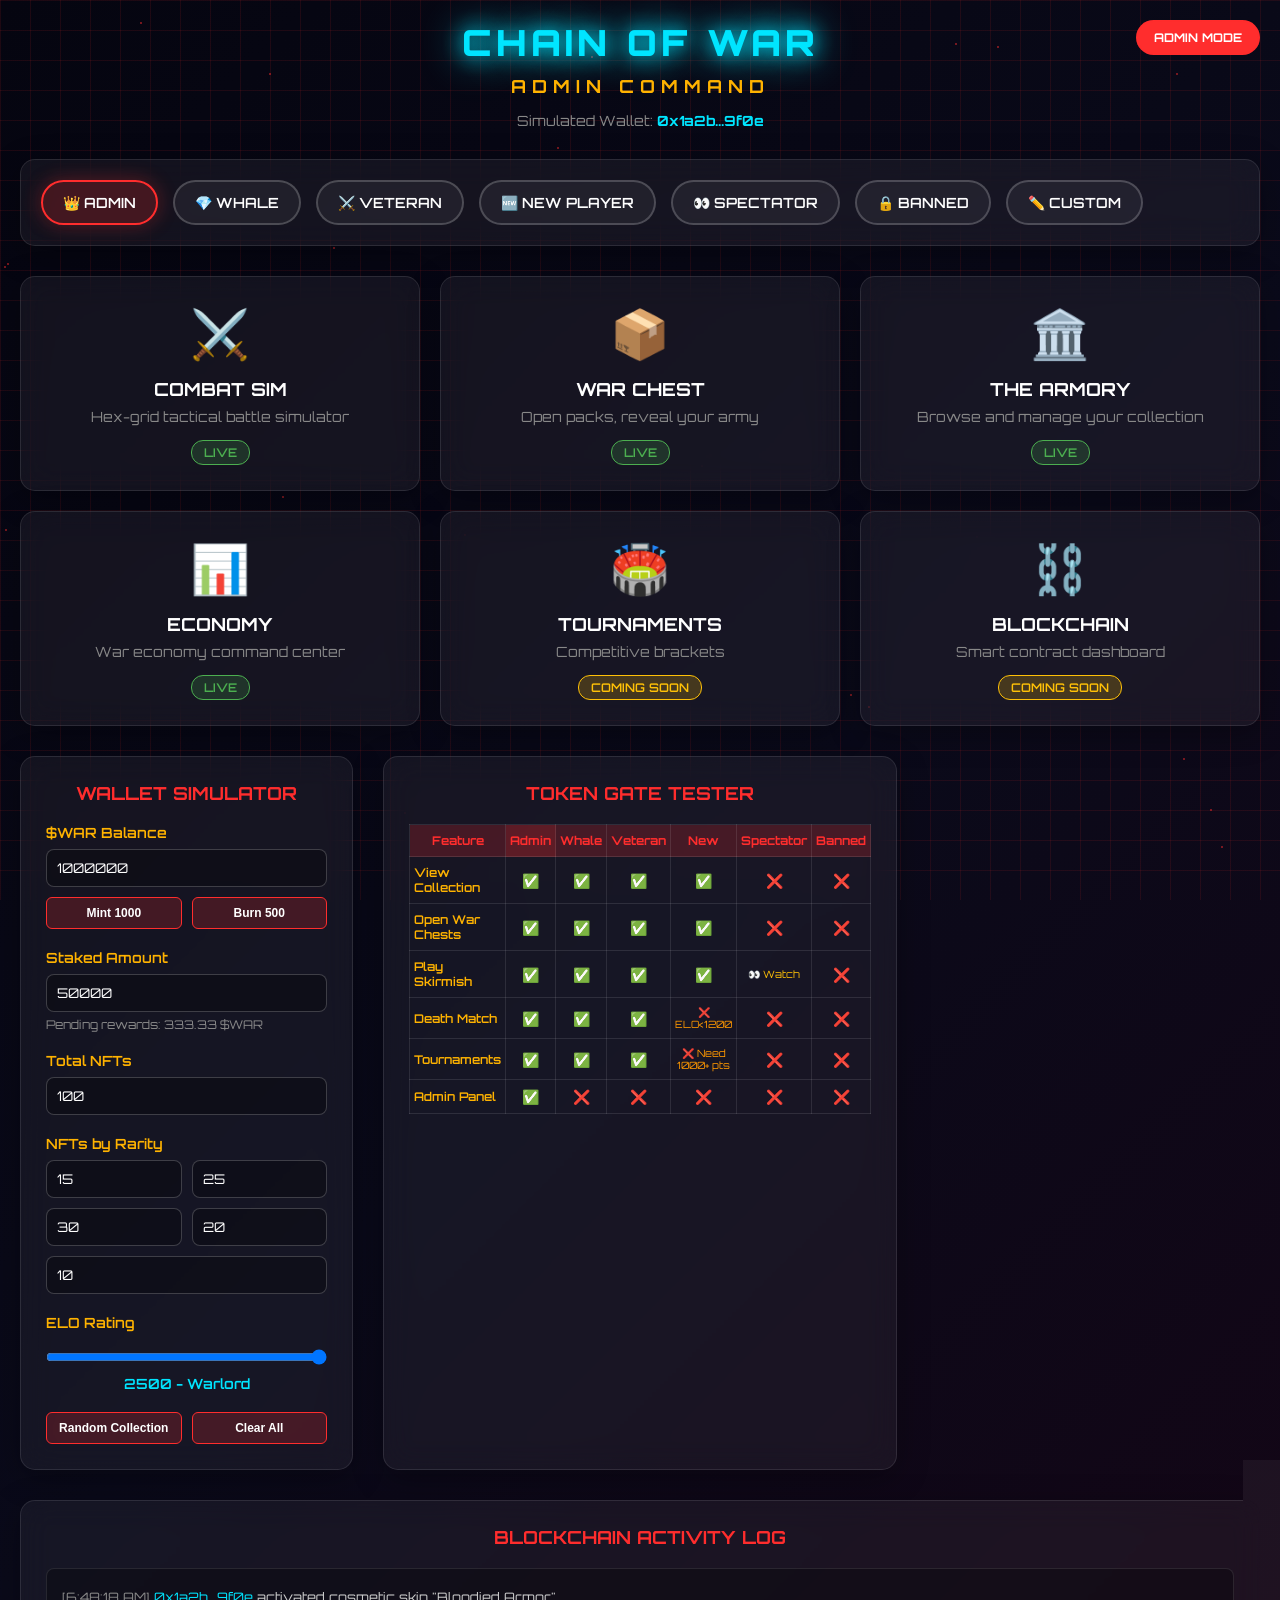
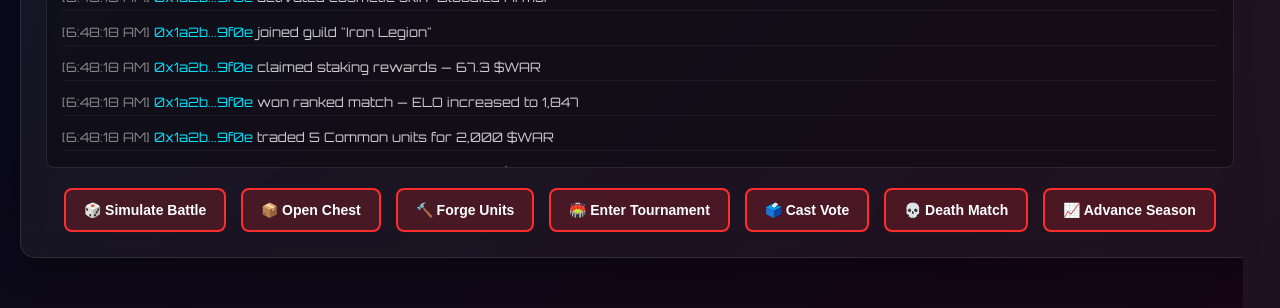
==== admin.html @ 8fb70797 "v0.1: 6 prototypes, 25 assets, full design bible" ====
<!DOCTYPE html>
<html lang="en">
<head>
    <meta charset="UTF-8">
    <meta name="viewport" content="width=device-width, initial-scale=1.0">
    <title>Chain of War - Admin Command</title>
    <style>
        @import url('https://fonts.googleapis.com/css2?family=Orbitron:wght@400;700;900&display=swap');
        
        * {
            margin: 0;
            padding: 0;
            box-sizing: border-box;
        }

        body {
    background: #050510 url('assets/bg-command-center.png') center/cover fixed;
            font-family: 'Orbitron', monospace;
            background: linear-gradient(135deg, #050510 0%, #0a0a1a 50%, #150515 100%);
            color: #fff;
            min-height: 100vh;
            overflow-x: hidden;
            position: relative;
        }

        /* Grid overlay */
        body::before {
            content: '';
            position: fixed;
            top: 0;
            left: 0;
            width: 100vw;
            height: 100vh;
            background-image: 
                linear-gradient(rgba(255, 45, 45, 0.1) 1px, transparent 1px),
                linear-gradient(90deg, rgba(255, 45, 45, 0.1) 1px, transparent 1px);
            background-size: 30px 30px;
            pointer-events: none;
            z-index: 1;
        }

        /* Floating particles */
        .particle {
            position: absolute;
            width: 2px;
            height: 2px;
            background: #FF2D2D;
            border-radius: 50%;
            opacity: 0.6;
            animation: float 6s infinite ease-in-out;
            pointer-events: none;
            z-index: 2;
        }

        @keyframes float {
            0%, 100% { transform: translateY(0px) rotate(0deg); opacity: 0.6; }
            50% { transform: translateY(-20px) rotate(180deg); opacity: 1; }
        }

        .container {
            position: relative;
            z-index: 10;
            max-width: 1400px;
            margin: 0 auto;
            padding: 20px;
        }

        /* Header */
        .header {
            text-align: center;
            margin-bottom: 30px;
            position: relative;
        }

        .main-title {
            font-size: 36px;
            font-weight: 900;
            color: #00E5FF;
            text-shadow: 0 0 20px #00E5FF, 0 0 40px #00E5FF;
            margin-bottom: 10px;
            letter-spacing: 4px;
        }

        .subtitle {
            font-size: 18px;
            color: #FFB300;
            letter-spacing: 6px;
            font-weight: 700;
        }

        .admin-badge {
            position: absolute;
            top: 0;
            right: 0;
            background: #FF2D2D;
            color: white;
            padding: 8px 16px;
            border-radius: 20px;
            font-size: 12px;
            font-weight: 700;
            animation: pulse 2s infinite;
            border: 2px solid rgba(255, 45, 45, 0.5);
        }

        @keyframes pulse {
            0%, 100% { opacity: 1; transform: scale(1); }
            50% { opacity: 0.7; transform: scale(1.05); }
        }

        .wallet-display {
            margin-top: 15px;
            color: #888;
            font-size: 14px;
        }

        .wallet-address {
            color: #00E5FF;
            font-weight: 700;
        }

        /* Glass morphism base */
        .glass-panel {
            background: rgba(255, 255, 255, 0.05);
            backdrop-filter: blur(15px);
            border: 1px solid rgba(255, 255, 255, 0.1);
            border-radius: 15px;
            box-shadow: 0 8px 32px rgba(0, 0, 0, 0.3);
        }

        /* Permission simulator */
        .permission-bar {
            padding: 20px;
            margin-bottom: 30px;
            display: flex;
            flex-wrap: wrap;
            gap: 15px;
            align-items: center;
        }

        .role-preset {
            padding: 12px 20px;
            border: 2px solid rgba(255, 255, 255, 0.2);
            border-radius: 25px;
            background: rgba(255, 255, 255, 0.05);
            color: #fff;
            cursor: pointer;
            transition: all 0.3s ease;
            font-size: 14px;
            font-weight: 600;
            white-space: nowrap;
        }

        .role-preset:hover {
            border-color: #FF2D2D;
            background: rgba(255, 45, 45, 0.1);
            transform: translateY(-2px);
        }

        .role-preset.active {
            border-color: #FF2D2D;
            background: rgba(255, 45, 45, 0.2);
            box-shadow: 0 0 20px rgba(255, 45, 45, 0.3);
        }

        /* App launcher grid */
        .app-launcher {
            display: grid;
            grid-template-columns: repeat(auto-fit, minmax(300px, 1fr));
            gap: 20px;
            margin-bottom: 30px;
        }

        .app-card {
            padding: 25px;
            text-align: center;
            cursor: pointer;
            transition: all 0.3s ease;
            position: relative;
            overflow: hidden;
        }

        .app-card:hover {
            transform: scale(1.03);
            border-color: #FF2D2D;
            box-shadow: 0 0 30px rgba(255, 45, 45, 0.3);
        }

        .app-card::before {
            content: '';
            position: absolute;
            top: -2px;
            left: -2px;
            right: -2px;
            bottom: -2px;
            background: linear-gradient(45deg, transparent, #FF2D2D, transparent);
            opacity: 0;
            transition: opacity 0.3s ease;
            z-index: -1;
            border-radius: 15px;
        }

        .app-card:hover::before {
            opacity: 0.7;
        }

        .app-icon {
            font-size: 48px;
            margin-bottom: 15px;
        }

        .app-name {
            font-size: 18px;
            font-weight: 700;
            margin-bottom: 8px;
            color: #fff;
        }

        .app-description {
            color: #888;
            font-size: 14px;
            margin-bottom: 15px;
        }

        .app-status {
            display: inline-block;
            padding: 4px 12px;
            border-radius: 12px;
            font-size: 12px;
            font-weight: 600;
        }

        .status-live {
            background: rgba(76, 175, 80, 0.2);
            color: #4CAF50;
            border: 1px solid #4CAF50;
        }

        .status-soon {
            background: rgba(255, 193, 7, 0.2);
            color: #FFC107;
            border: 1px solid #FFC107;
        }

        /* Three column layout */
        .main-content {
            display: grid;
            grid-template-columns: 1fr 1fr 1fr;
            gap: 30px;
            margin-bottom: 30px;
        }

        .panel-title {
            font-size: 18px;
            font-weight: 700;
            color: #FF2D2D;
            margin-bottom: 20px;
            text-align: center;
        }

        /* Wallet simulator */
        .wallet-simulator {
            padding: 25px;
        }

        .control-group {
            margin-bottom: 20px;
        }

        .control-label {
            display: block;
            color: #FFB300;
            font-size: 14px;
            margin-bottom: 8px;
            font-weight: 600;
        }

        .control-input {
            width: 100%;
            padding: 10px;
            background: rgba(0, 0, 0, 0.3);
            border: 1px solid rgba(255, 255, 255, 0.2);
            border-radius: 8px;
            color: #fff;
            font-family: 'Orbitron', monospace;
        }

        .control-input:focus {
            outline: none;
            border-color: #FF2D2D;
            box-shadow: 0 0 10px rgba(255, 45, 45, 0.3);
        }

        .button-row {
            display: flex;
            gap: 10px;
            margin-top: 10px;
        }

        .quick-btn {
            padding: 8px 12px;
            background: rgba(255, 45, 45, 0.2);
            border: 1px solid #FF2D2D;
            border-radius: 6px;
            color: #fff;
            cursor: pointer;
            font-size: 12px;
            font-weight: 600;
            transition: all 0.3s ease;
            flex: 1;
        }

        .quick-btn:hover {
            background: rgba(255, 45, 45, 0.4);
            transform: translateY(-1px);
        }

        .rarity-grid {
            display: grid;
            grid-template-columns: 1fr 1fr;
            gap: 10px;
        }

        .faction-grid {
            display: grid;
            grid-template-columns: 1fr 1fr;
            gap: 8px;
        }

        .faction-input {
            padding: 6px;
            font-size: 12px;
        }

        .range-input {
            width: 100%;
            margin: 10px 0;
        }

        .range-display {
            text-align: center;
            color: #00E5FF;
            font-size: 14px;
            font-weight: 600;
        }

        /* Token gate matrix */
        .token-gate {
            padding: 25px;
        }

        .gate-matrix {
            overflow-x: auto;
        }

        .matrix-table {
            width: 100%;
            border-collapse: collapse;
            font-size: 12px;
        }

        .matrix-table th,
        .matrix-table td {
            padding: 8px 4px;
            text-align: center;
            border: 1px solid rgba(255, 255, 255, 0.1);
        }

        .matrix-table th {
            background: rgba(255, 45, 45, 0.2);
            color: #FF2D2D;
            font-weight: 700;
        }

        .matrix-table .feature-name {
            text-align: left;
            color: #FFB300;
            font-weight: 600;
        }

        .matrix-table .role-active {
            background: rgba(255, 45, 45, 0.3);
        }

        .permission-yes {
            color: #4CAF50;
            font-size: 14px;
        }

        .permission-no {
            color: #f44336;
            font-size: 14px;
        }

        .permission-watch {
            color: #FFC107;
            font-size: 10px;
        }

        .permission-restricted {
            color: #FF9800;
            font-size: 10px;
        }

        /* Activity log */
        .activity-section {
            grid-column: 1 / -1;
            padding: 25px;
        }

        .activity-log {
            height: 200px;
            overflow-y: auto;
            background: rgba(0, 0, 0, 0.3);
            border: 1px solid rgba(255, 255, 255, 0.1);
            border-radius: 8px;
            padding: 15px;
        }

        .log-entry {
            margin-bottom: 8px;
            font-size: 13px;
            color: #ccc;
            padding: 5px 0;
            border-bottom: 1px solid rgba(255, 255, 255, 0.05);
        }

        .log-entry:last-child {
            border-bottom: none;
        }

        .log-timestamp {
            color: #888;
        }

        .log-address {
            color: #00E5FF;
        }

        .log-amount {
            color: #FFB300;
        }

        /* Quick actions */
        .quick-actions {
            display: flex;
            flex-wrap: wrap;
            gap: 15px;
            margin-top: 20px;
            justify-content: center;
        }

        .action-btn {
            padding: 12px 18px;
            background: rgba(255, 45, 45, 0.2);
            border: 2px solid #FF2D2D;
            border-radius: 8px;
            color: #fff;
            cursor: pointer;
            font-size: 14px;
            font-weight: 600;
            transition: all 0.3s ease;
            white-space: nowrap;
        }

        .action-btn:hover {
            background: rgba(255, 45, 45, 0.4);
            transform: translateY(-2px);
            box-shadow: 0 5px 15px rgba(255, 45, 45, 0.3);
        }

        /* Toast notifications */
        .toast {
            position: fixed;
            top: 20px;
            right: 20px;
            background: rgba(255, 45, 45, 0.9);
            color: white;
            padding: 15px 20px;
            border-radius: 8px;
            font-weight: 600;
            transform: translateX(400px);
            transition: transform 0.3s ease;
            z-index: 1000;
            border: 1px solid #FF2D2D;
        }

        .toast.show {
            transform: translateX(0);
        }

        /* Responsive */
        @media (max-width: 1200px) {
            .main-content {
                grid-template-columns: 1fr 1fr;
            }
        }

        @media (max-width: 768px) {
            .main-content {
                grid-template-columns: 1fr;
            }
            
            .permission-bar {
                justify-content: center;
            }
            
            .role-preset {
                font-size: 12px;
                padding: 10px 15px;
            }
            
            .quick-actions {
                grid-template-columns: 1fr 1fr;
            }
        }
    </style>
</head>
<body>
    <!-- Floating particles -->
    <div class="particles"></div>

    <div class="container">
        <!-- Header -->
        <div class="header">
            <div class="admin-badge">ADMIN MODE</div>
            <h1 class="main-title">CHAIN OF WAR</h1>
            <div class="subtitle">ADMIN COMMAND</div>
            <div class="wallet-display">
                Simulated Wallet: <span class="wallet-address" id="currentWallet">0x1a2b...9f0e</span>
            </div>
        </div>

        <!-- Permission Simulator -->
        <div class="glass-panel permission-bar">
            <div class="role-preset active" data-role="admin">👑 ADMIN</div>
            <div class="role-preset" data-role="whale">💎 WHALE</div>
            <div class="role-preset" data-role="veteran">⚔️ VETERAN</div>
            <div class="role-preset" data-role="new">🆕 NEW PLAYER</div>
            <div class="role-preset" data-role="spectator">👀 SPECTATOR</div>
            <div class="role-preset" data-role="banned">🔒 BANNED</div>
            <div class="role-preset" data-role="custom">✏️ CUSTOM</div>
        </div>

        <!-- App Launcher -->
        <div class="app-launcher">
            <div class="glass-panel app-card" onclick="openApp('index.html')">
                <div class="app-icon">⚔️</div>
                <div class="app-name">COMBAT SIM</div>
                <div class="app-description">Hex-grid tactical battle simulator</div>
                <span class="app-status status-live">LIVE</span>
            </div>

            <div class="glass-panel app-card" onclick="openApp('warchest.html')">
                <div class="app-icon">📦</div>
                <div class="app-name">WAR CHEST</div>
                <div class="app-description">Open packs, reveal your army</div>
                <span class="app-status status-live">LIVE</span>
            </div>

            <div class="glass-panel app-card" onclick="openApp('armory.html')">
                <div class="app-icon">🏛️</div>
                <div class="app-name">THE ARMORY</div>
                <div class="app-description">Browse and manage your collection</div>
                <span class="app-status status-live">LIVE</span>
            </div>

            <div class="glass-panel app-card" onclick="openApp('economy.html')">
                <div class="app-icon">📊</div>
                <div class="app-name">ECONOMY</div>
                <div class="app-description">War economy command center</div>
                <span class="app-status status-live">LIVE</span>
            </div>

            <div class="glass-panel app-card">
                <div class="app-icon">🏟️</div>
                <div class="app-name">TOURNAMENTS</div>
                <div class="app-description">Competitive brackets</div>
                <span class="app-status status-soon">COMING SOON</span>
            </div>

            <div class="glass-panel app-card">
                <div class="app-icon">⛓️</div>
                <div class="app-name">BLOCKCHAIN</div>
                <div class="app-description">Smart contract dashboard</div>
                <span class="app-status status-soon">COMING SOON</span>
            </div>
        </div>

        <!-- Main Content Grid -->
        <div class="main-content">
            <!-- Wallet Simulator -->
            <div class="glass-panel wallet-simulator">
                <div class="panel-title">WALLET SIMULATOR</div>
                
                <div class="control-group">
                    <label class="control-label">$WAR Balance</label>
                    <input type="number" class="control-input" id="warBalance" placeholder="0">
                    <div class="button-row">
                        <button class="quick-btn" onclick="adjustWAR(1000)">Mint 1000</button>
                        <button class="quick-btn" onclick="adjustWAR(-500)">Burn 500</button>
                    </div>
                </div>

                <div class="control-group">
                    <label class="control-label">Staked Amount</label>
                    <input type="number" class="control-input" id="stakingAmount" placeholder="0">
                    <div style="font-size: 12px; color: #888; margin-top: 5px;">
                        Pending rewards: <span id="pendingRewards">0</span> $WAR
                    </div>
                </div>

                <div class="control-group">
                    <label class="control-label">Total NFTs</label>
                    <input type="number" class="control-input" id="nftCount" placeholder="0">
                </div>

                <div class="control-group">
                    <label class="control-label">NFTs by Rarity</label>
                    <div class="rarity-grid">
                        <input type="number" class="control-input" id="commonCount" placeholder="Common">
                        <input type="number" class="control-input" id="uncommonCount" placeholder="Uncommon">
                        <input type="number" class="control-input" id="rareCount" placeholder="Rare">
                        <input type="number" class="control-input" id="epicCount" placeholder="Epic">
                        <input type="number" class="control-input" id="legendaryCount" placeholder="Legendary" style="grid-column: 1/-1;">
                    </div>
                </div>

                <div class="control-group">
                    <label class="control-label">ELO Rating</label>
                    <input type="range" class="range-input" id="eloRating" min="800" max="2500" value="1200">
                    <div class="range-display" id="eloDisplay">1200 - Soldier</div>
                </div>

                <div class="button-row">
                    <button class="quick-btn" onclick="generateRandomCollection()">Random Collection</button>
                    <button class="quick-btn" onclick="clearCollection()">Clear All</button>
                </div>
            </div>

            <!-- Token Gate Matrix -->
            <div class="glass-panel token-gate">
                <div class="panel-title">TOKEN GATE TESTER</div>
                <div class="gate-matrix">
                    <table class="matrix-table">
                        <thead>
                            <tr>
                                <th>Feature</th>
                                <th id="col-admin">Admin</th>
                                <th id="col-whale">Whale</th>
                                <th id="col-veteran">Veteran</th>
                                <th id="col-new">New</th>
                                <th id="col-spectator">Spectator</th>
                                <th id="col-banned">Banned</th>
                            </tr>
                        </thead>
                        <tbody>
                            <tr>
                                <td class="feature-name">View Collection</td>
                                <td class="permission-yes">✅</td>
                                <td class="permission-yes">✅</td>
                                <td class="permission-yes">✅</td>
                                <td class="permission-yes">✅</td>
                                <td class="permission-no">❌</td>
                                <td class="permission-no">❌</td>
                            </tr>
                            <tr>
                                <td class="feature-name">Open War Chests</td>
                                <td class="permission-yes">✅</td>
                                <td class="permission-yes">✅</td>
                                <td class="permission-yes">✅</td>
                                <td class="permission-yes">✅</td>
                                <td class="permission-no">❌</td>
                                <td class="permission-no">❌</td>
                            </tr>
                            <tr>
                                <td class="feature-name">Play Skirmish</td>
                                <td class="permission-yes">✅</td>
                                <td class="permission-yes">✅</td>
                                <td class="permission-yes">✅</td>
                                <td class="permission-yes">✅</td>
                                <td class="permission-watch">👀 Watch</td>
                                <td class="permission-no">❌</td>
                            </tr>
                            <tr>
                                <td class="feature-name">Death Match</td>
                                <td class="permission-yes">✅</td>
                                <td class="permission-yes">✅</td>
                                <td class="permission-yes">✅</td>
                                <td class="permission-restricted">❌ ELO<1200</td>
                                <td class="permission-no">❌</td>
                                <td class="permission-no">❌</td>
                            </tr>
                            <tr>
                                <td class="feature-name">Tournaments</td>
                                <td class="permission-yes">✅</td>
                                <td class="permission-yes">✅</td>
                                <td class="permission-yes">✅</td>
                                <td class="permission-restricted">❌ Need 1000+ pts</td>
                                <td class="permission-no">❌</td>
                                <td class="permission-no">❌</td>
                            </tr>
                            <tr>
                                <td class="feature-name">Admin Panel</td>
                                <td class="permission-yes">✅</td>
                                <td class="permission-no">❌</td>
                                <td class="permission-no">❌</td>
                                <td class="permission-no">❌</td>
                                <td class="permission-no">❌</td>
                                <td class="permission-no">❌</td>
                            </tr>
                        </tbody>
                    </table>
                </div>
            </div>

            <!-- Activity Log -->
            <div class="glass-panel activity-section">
                <div class="panel-title">BLOCKCHAIN ACTIVITY LOG</div>
                <div class="activity-log" id="activityLog">
                    <!-- Will be populated by JavaScript -->
                </div>

                <!-- Quick Actions -->
                <div class="quick-actions">
                    <button class="action-btn" onclick="simulateAction('battle')">🎲 Simulate Battle</button>
                    <button class="action-btn" onclick="simulateAction('chest')">📦 Open Chest</button>
                    <button class="action-btn" onclick="simulateAction('forge')">🔨 Forge Units</button>
                    <button class="action-btn" onclick="simulateAction('tournament')">🏟️ Enter Tournament</button>
                    <button class="action-btn" onclick="simulateAction('vote')">🗳️ Cast Vote</button>
                    <button class="action-btn" onclick="simulateAction('deathmatch')">💀 Death Match</button>
                    <button class="action-btn" onclick="simulateAction('season')">📈 Advance Season</button>
                </div>
            </div>
        </div>
    </div>

    <script>

// === CHAIN OF WAR ASSET MANIFEST ===
const COW_ASSETS = {
    logo: 'assets/logo.png',
    cardBack: 'assets/card-back.png',
    cardFrame: 'assets/card-frame.png',
    bgCommandCenter: 'assets/bg-command-center.png',
    warToken: 'assets/war-token.png',
    warToken3d: 'assets/war-token-3d.png',
    roleIcons: 'assets/role-icons.png',
    chests: {
        recruit: 'assets/chest-recruit.png',
        veteran: 'assets/chest-veteran.png',
        commander: 'assets/chest-commander.png'
    },
    terrain: {
        open: 'assets/terrain-open.png',
        lightCover: 'assets/terrain-light-cover.png',
        heavyCover: 'assets/terrain-heavy-cover.png',
        elevated: 'assets/terrain-elevated.png',
        hazardous: 'assets/terrain-hazardous.png'
    },
    emblems: {
        'Iron Covenant': 'assets/emblem-iron-covenant.png',
        'Swarm of Xeth': 'assets/emblem-swarm-of-xeth.png',
        'Void Pharaohs': 'assets/emblem-void-pharaohs.png',
        'Emerald Tide': 'assets/emblem-emerald-tide.png',
        'Celestial Order': 'assets/emblem-celestial-order.png',
        'Warp Touched': 'assets/emblem-warp-touched.png',
        'Shadow Kin': 'assets/emblem-shadow-kin.png',
        'Steel Legion': 'assets/emblem-steel-legion.png',
        'Bone Prophets': 'assets/emblem-bone-prophets.png',
        'Apex Hunters': 'assets/emblem-apex-hunters.png'
    }
};


        // Global state and configuration
        let currentState = {
            role: 'admin',
            wallet: '0x1a2b3c4d5e6f7890abcdef1234567890abcd9f0e',
            warBalance: 1000000,
            nftCount: 100,
            armies: 15,
            legendaryCount: 10,
            epicCount: 20,
            rareCount: 30,
            uncommonCount: 25,
            commonCount: 15,
            elo: 2500,
            deathMatchEligible: true,
            tournamentEligible: true,
            banned: false,
            stakingAmount: 50000,
            seasonPassActive: true,
            battleCount: 247,
            winRate: 78,
            collections: []
        };

        const rolePresets = {
            admin: {
                role: 'admin',
                wallet: '0x1a2b3c4d5e6f7890abcdef1234567890abcd9f0e',
                warBalance: 1000000,
                nftCount: 100,
                armies: 15,
                legendaryCount: 10,
                epicCount: 20,
                rareCount: 30,
                uncommonCount: 25,
                commonCount: 15,
                elo: 2500,
                deathMatchEligible: true,
                tournamentEligible: true,
                banned: false,
                stakingAmount: 50000,
                seasonPassActive: true
            },
            whale: {
                role: 'whale',
                wallet: '0x9f8e7d6c5b4a3928171605fab2e1c0d9e8f7a6b5',
                warBalance: 100000,
                nftCount: 50,
                armies: 8,
                legendaryCount: 5,
                epicCount: 12,
                rareCount: 15,
                uncommonCount: 13,
                commonCount: 5,
                elo: 1850,
                deathMatchEligible: true,
                tournamentEligible: true,
                banned: false,
                stakingAmount: 25000,
                seasonPassActive: true
            },
            veteran: {
                role: 'veteran',
                wallet: '0x2c3d4e5f6a7b8c9d0e1f2a3b4c5d6e7f8a9b0c1d',
                warBalance: 10000,
                nftCount: 20,
                armies: 4,
                legendaryCount: 1,
                epicCount: 3,
                rareCount: 6,
                uncommonCount: 7,
                commonCount: 3,
                elo: 1450,
                deathMatchEligible: true,
                tournamentEligible: true,
                banned: false,
                stakingAmount: 5000,
                seasonPassActive: true
            },
            new: {
                role: 'new',
                wallet: '0x5d6e7f8a9b0c1d2e3f4a5b6c7d8e9f0a1b2c3d4e',
                warBalance: 500,
                nftCount: 5,
                armies: 1,
                legendaryCount: 0,
                epicCount: 0,
                rareCount: 1,
                uncommonCount: 1,
                commonCount: 3,
                elo: 1050,
                deathMatchEligible: false,
                tournamentEligible: false,
                banned: false,
                stakingAmount: 0,
                seasonPassActive: false
            },
            spectator: {
                role: 'spectator',
                wallet: '0x8e9f0a1b2c3d4e5f6a7b8c9d0e1f2a3b4c5d6e7f',
                warBalance: 0,
                nftCount: 0,
                armies: 0,
                legendaryCount: 0,
                epicCount: 0,
                rareCount: 0,
                uncommonCount: 0,
                commonCount: 0,
                elo: 800,
                deathMatchEligible: false,
                tournamentEligible: false,
                banned: false,
                stakingAmount: 0,
                seasonPassActive: false
            },
            banned: {
                role: 'banned',
                wallet: '0x1f2a3b4c5d6e7f8a9b0c1d2e3f4a5b6c7d8e9f0a',
                warBalance: 1250,
                nftCount: 8,
                armies: 2,
                legendaryCount: 0,
                epicCount: 1,
                rareCount: 2,
                uncommonCount: 3,
                commonCount: 2,
                elo: 1180,
                deathMatchEligible: false,
                tournamentEligible: false,
                banned: true,
                stakingAmount: 0,
                seasonPassActive: false
            }
        };

        const eloRanks = {
            800: 'Conscript',
            1000: 'Soldier',
            1200: 'Sergeant',
            1400: 'Lieutenant',
            1600: 'Captain',
            1800: 'Commander',
            2000: 'Marshal',
            2200: 'Warlord'
        };

        // Initialize floating particles
        function createParticles() {
            const particlesContainer = document.querySelector('.particles');
            for (let i = 0; i < 30; i++) {
                const particle = document.createElement('div');
                particle.className = 'particle';
                particle.style.left = Math.random() * 100 + 'vw';
                particle.style.top = Math.random() * 100 + 'vh';
                particle.style.animationDelay = Math.random() * 6 + 's';
                particle.style.animationDuration = (4 + Math.random() * 4) + 's';
                particlesContainer.appendChild(particle);
            }
        }

        // Load state from localStorage or use default
        function loadState() {
            const saved = localStorage.getItem('cow_admin_state');
            if (saved) {
                currentState = { ...currentState, ...JSON.parse(saved) };
            }
            updateUI();
            generateInitialLog();
        }

        // Save state to localStorage
        function saveState() {
            localStorage.setItem('cow_admin_state', JSON.stringify(currentState));
        }

        // Helper function for other pages to read admin state
        function getAdminState() {
            const saved = localStorage.getItem('cow_admin_state');
            return saved ? JSON.parse(saved) : null;
        }

        // Make getAdminState globally available
        window.getAdminState = getAdminState;

        // Update UI elements
        function updateUI() {
            document.getElementById('currentWallet').textContent = 
                currentState.wallet.slice(0, 6) + '...' + currentState.wallet.slice(-4);
            
            document.getElementById('warBalance').value = currentState.warBalance || 0;
            document.getElementById('stakingAmount').value = currentState.stakingAmount || 0;
            document.getElementById('nftCount').value = currentState.nftCount || 0;
            document.getElementById('commonCount').value = currentState.commonCount || 0;
            document.getElementById('uncommonCount').value = currentState.uncommonCount || 0;
            document.getElementById('rareCount').value = currentState.rareCount || 0;
            document.getElementById('epicCount').value = currentState.epicCount || 0;
            document.getElementById('legendaryCount').value = currentState.legendaryCount || 0;
            document.getElementById('eloRating').value = currentState.elo || 800;
            
            updateEloDisplay();
            updatePendingRewards();
            updateRoleHighlight();
        }

        // Update ELO display
        function updateEloDisplay() {
            const elo = parseInt(document.getElementById('eloRating').value);
            let rank = 'Conscript';
            
            for (const threshold of Object.keys(eloRanks).sort((a, b) => b - a)) {
                if (elo >= parseInt(threshold)) {
                    rank = eloRanks[threshold];
                    break;
                }
            }
            
            document.getElementById('eloDisplay').textContent = `${elo} - ${rank}`;
            currentState.elo = elo;
            saveState();
        }

        // Update pending rewards calculation
        function updatePendingRewards() {
            const staked = parseFloat(document.getElementById('stakingAmount').value) || 0;
            const rewards = (staked * 0.08 / 12).toFixed(2);
            document.getElementById('pendingRewards').textContent = rewards;
        }

        // Update role highlighting in matrix
        function updateRoleHighlight() {
            // Remove previous highlights
            document.querySelectorAll('.matrix-table th').forEach(th => th.classList.remove('role-active'));
            
            // Add highlight to current role
            const roleCol = document.getElementById(`col-${currentState.role}`);
            if (roleCol) {
                roleCol.classList.add('role-active');
            }
        }

        // Role preset selection
        function selectRole(role) {
            if (role === 'custom') {
                // Custom role - keep current values but change role
                currentState.role = 'custom';
            } else {
                // Apply preset
                currentState = { ...currentState, ...rolePresets[role] };
            }
            
            updateUI();
            saveState();
            
            // Update active button
            document.querySelectorAll('.role-preset').forEach(btn => btn.classList.remove('active'));
            document.querySelector(`[data-role="${role}"]`).classList.add('active');
            
            showToast(`Switched to ${role.toUpperCase()} role`);
        }

        // WAR token adjustments
        function adjustWAR(amount) {
            currentState.warBalance = Math.max(0, (currentState.warBalance || 0) + amount);
            document.getElementById('warBalance').value = currentState.warBalance;
            saveState();
            
            const action = amount > 0 ? 'minted' : 'burned';
            addLogEntry(`${action} ${Math.abs(amount)} $WAR`);
            showToast(`${action.charAt(0).toUpperCase() + action.slice(1)} ${Math.abs(amount)} $WAR`);
        }

        // Generate random collection
        function generateRandomCollection() {
            const total = Math.floor(Math.random() * 50) + 10;
            currentState.nftCount = total;
            
            // Distribute based on rarity weights
            currentState.commonCount = Math.floor(total * 0.4);
            currentState.uncommonCount = Math.floor(total * 0.3);
            currentState.rareCount = Math.floor(total * 0.2);
            currentState.epicCount = Math.floor(total * 0.08);
            currentState.legendaryCount = Math.floor(total * 0.02);
            
            updateUI();
            saveState();
            addLogEntry(`generated random collection of ${total} NFTs`);
            showToast(`Generated ${total} random NFTs`);
        }

        // Clear collection
        function clearCollection() {
            currentState.nftCount = 0;
            currentState.commonCount = 0;
            currentState.uncommonCount = 0;
            currentState.rareCount = 0;
            currentState.epicCount = 0;
            currentState.legendaryCount = 0;
            
            updateUI();
            saveState();
            addLogEntry('cleared entire NFT collection');
            showToast('Collection cleared');
        }

        // Open app in new tab
        function openApp(filename) {
            window.open(filename, '_blank');
            addLogEntry(`opened ${filename}`);
        }

        // Simulate various actions
        function simulateAction(action) {
            const address = currentState.wallet.slice(0, 6) + '...' + currentState.wallet.slice(-4);
            
            switch (action) {
                case 'battle':
                    const won = Math.random() > 0.5;
                    const reward = Math.floor(Math.random() * 100) + 25;
                    if (won) {
                        currentState.warBalance += reward;
                        addLogEntry(`won Warzone match — earned ${reward} $WAR`);
                        showToast(`Victory! Earned ${reward} $WAR`);
                    } else {
                        addLogEntry(`lost Warzone match — no rewards`);
                        showToast('Defeat! Better luck next time');
                    }
                    break;
                    
                case 'chest':
                    window.open('warchest.html', '_blank');
                    addLogEntry('opened War Chest interface');
                    showToast('Opening War Chest...');
                    break;
                    
                case 'forge':
                    if (currentState.commonCount >= 3) {
                        currentState.commonCount -= 3;
                        currentState.uncommonCount += 1;
                        addLogEntry('forged 3 Common units into 1 Uncommon');
                        showToast('Forged 1 Uncommon unit!');
                    } else {
                        showToast('Need 3+ common units to forge');
                    }
                    break;
                    
                case 'tournament':
                    const fee = 500;
                    if (currentState.warBalance >= fee) {
                        currentState.warBalance -= fee;
                        addLogEntry(`entered Tournament #${Math.floor(Math.random() * 100)} — ${fee} $WAR escrowed`);
                        showToast('Entered tournament!');
                    } else {
                        showToast('Insufficient $WAR for entry');
                    }
                    break;
                    
                case 'vote':
                    const voteCost = 100;
                    if (currentState.warBalance >= voteCost) {
                        currentState.warBalance -= voteCost;
                        addLogEntry(`voted in War Council — ${voteCost} $WAR spent`);
                        showToast('Vote cast in War Council');
                    } else {
                        showToast('Insufficient $WAR to vote');
                    }
                    break;
                    
                case 'deathmatch':
                    if (currentState.elo >= 1200 && currentState.nftCount > 0) {
                        const won = Math.random() > 0.5;
                        if (won) {
                            const reward = Math.floor(Math.random() * 500) + 200;
                            currentState.warBalance += reward;
                            addLogEntry(`won Death Match — earned ${reward} $WAR`);
                            showToast(`Death Match Victory! +${reward} $WAR`);
                        } else {
                            currentState.commonCount = Math.max(0, currentState.commonCount - 1);
                            addLogEntry('lost Death Match — 1 unit destroyed');
                            showToast('Death Match Defeat - Unit lost!');
                        }
                    } else {
                        showToast('Need ELO 1200+ and NFTs for Death Match');
                    }
                    break;
                    
                case 'season':
                    currentState.warBalance = Math.floor(currentState.warBalance * 0.95); // 5% decay
                    addLogEntry('season advanced — inflation adjustment applied');
                    showToast('Season advanced - economy updated');
                    break;
            }
            
            updateUI();
            saveState();
        }

        // Activity log functions
        function addLogEntry(message) {
            const log = document.getElementById('activityLog');
            const entry = document.createElement('div');
            entry.className = 'log-entry';
            
            const time = new Date().toLocaleTimeString();
            const address = currentState.wallet.slice(0, 6) + '...' + currentState.wallet.slice(-4);
            
            entry.innerHTML = `<span class="log-timestamp">[${time}]</span> <span class="log-address">${address}</span> ${message}`;
            
            log.insertBefore(entry, log.firstChild);
            
            // Keep only last 20 entries
            while (log.children.length > 20) {
                log.removeChild(log.lastChild);
            }
        }

        function generateInitialLog() {
            const events = [
                'minted War Chest (Commander) — 7 units received',
                'won Warzone match — earned 62.5 $WAR',
                'listed Legendary Centurion Marcus for 2,500 $WAR',
                'entered Tournament #47 — 500 $WAR escrowed',
                'voted in War Council proposal #12',
                'forged 3 Common Archers into 1 Uncommon Ranger',
                'staked 10,000 $WAR for rewards',
                'completed daily quest — earned 25 $WAR',
                'lost Death Match — Rare Spearman destroyed',
                'purchased Season Pass — 1,000 $WAR',
                'traded 5 Common units for 2,000 $WAR',
                'won ranked match — ELO increased to 1,847',
                'claimed staking rewards — 67.3 $WAR',
                'joined guild "Iron Legion"',
                'activated cosmetic skin "Bloodied Armor"'
            ];
            
            events.forEach((event, i) => {
                setTimeout(() => addLogEntry(event), i * 100);
            });
        }

        // Toast notification system
        function showToast(message) {
            const toast = document.createElement('div');
            toast.className = 'toast';
            toast.textContent = message;
            document.body.appendChild(toast);
            
            setTimeout(() => toast.classList.add('show'), 100);
            setTimeout(() => {
                toast.classList.remove('show');
                setTimeout(() => document.body.removeChild(toast), 300);
            }, 3000);
        }

        // Event listeners
        document.addEventListener('DOMContentLoaded', function() {
            createParticles();
            loadState();
            
            // Role preset buttons
            document.querySelectorAll('.role-preset').forEach(btn => {
                btn.addEventListener('click', () => {
                    selectRole(btn.dataset.role);
                });
            });
            
            // Input field listeners
            document.getElementById('warBalance').addEventListener('input', function() {
                currentState.warBalance = parseFloat(this.value) || 0;
                saveState();
            });
            
            document.getElementById('stakingAmount').addEventListener('input', function() {
                currentState.stakingAmount = parseFloat(this.value) || 0;
                updatePendingRewards();
                saveState();
            });
            
            document.getElementById('nftCount').addEventListener('input', function() {
                currentState.nftCount = parseInt(this.value) || 0;
                saveState();
            });
            
            // Rarity inputs
            ['common', 'uncommon', 'rare', 'epic', 'legendary'].forEach(rarity => {
                const input = document.getElementById(rarity + 'Count');
                if (input) {
                    input.addEventListener('input', function() {
                        currentState[rarity + 'Count'] = parseInt(this.value) || 0;
                        saveState();
                    });
                }
            });
            
            // ELO slider
            document.getElementById('eloRating').addEventListener('input', updateEloDisplay);
            
            // Update pending rewards when staking amount changes
            document.getElementById('stakingAmount').addEventListener('input', updatePendingRewards);
        });
    </script>
</body>
</html>
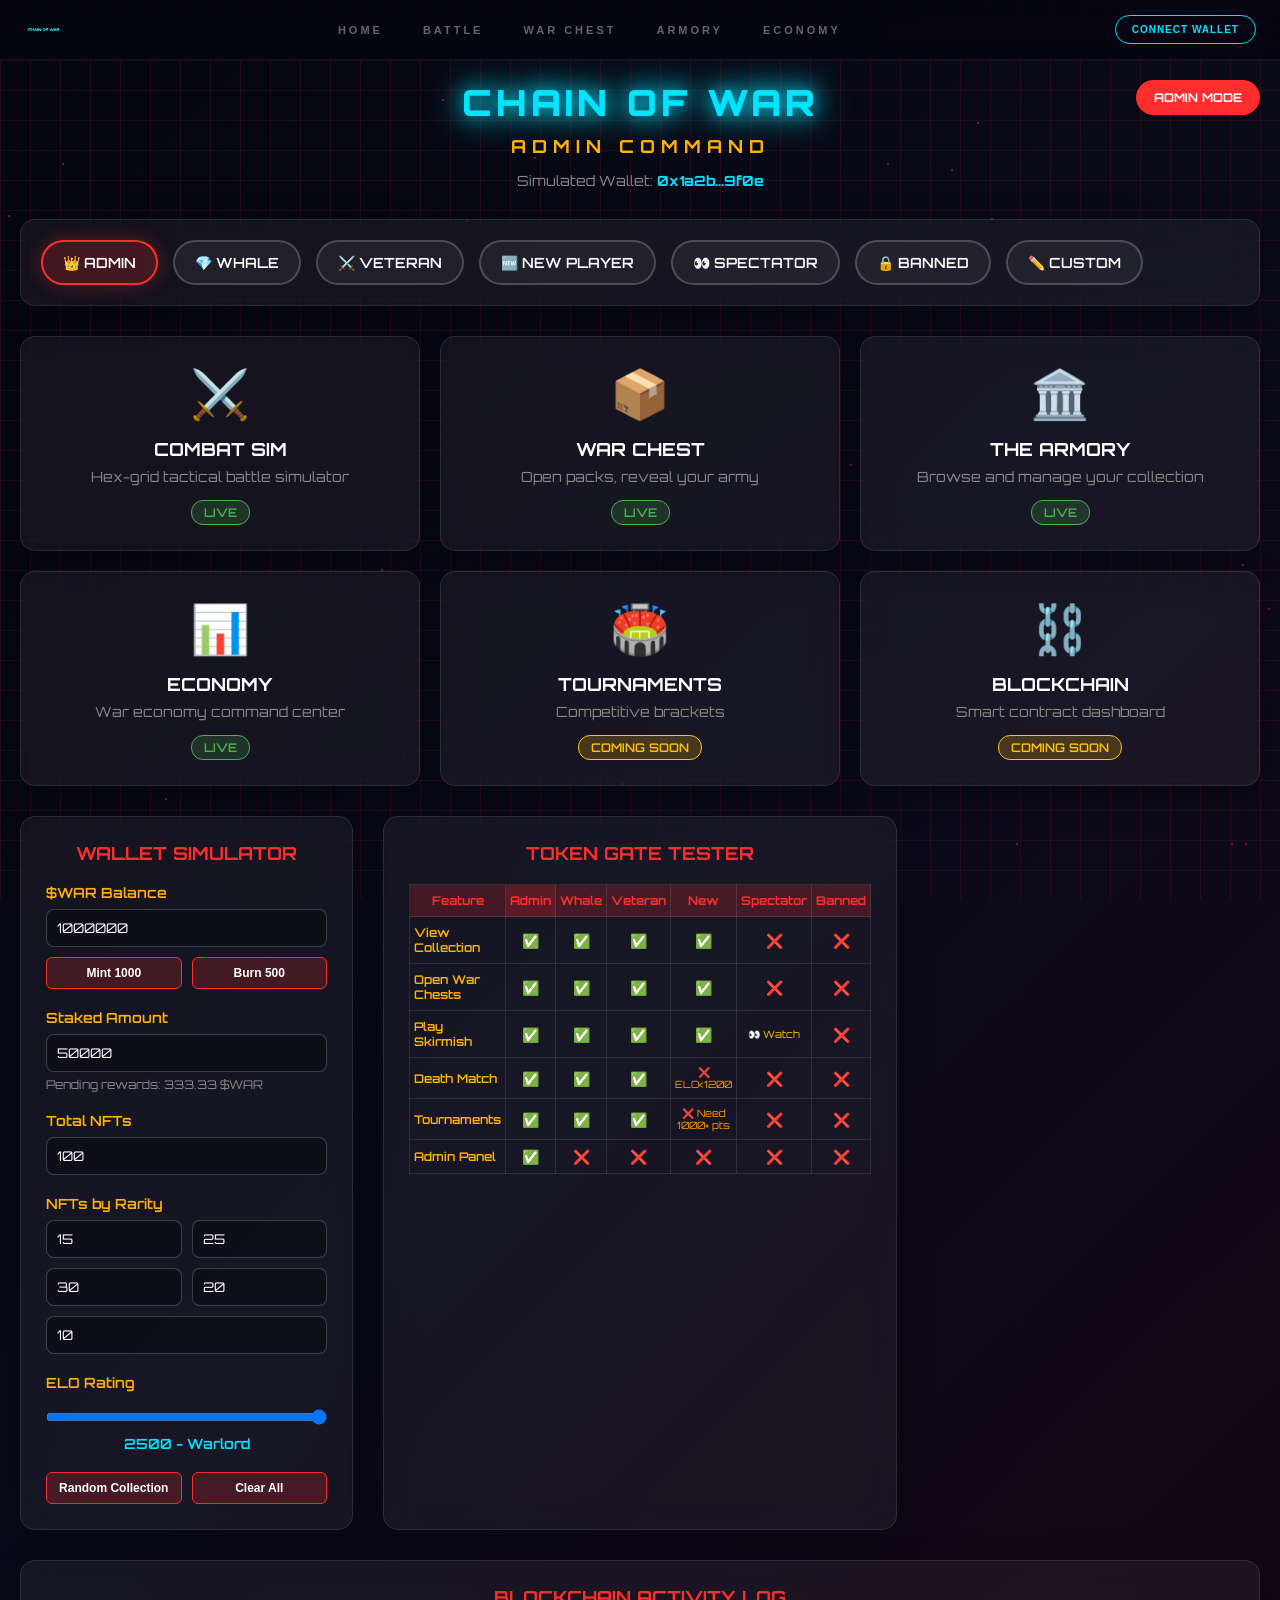
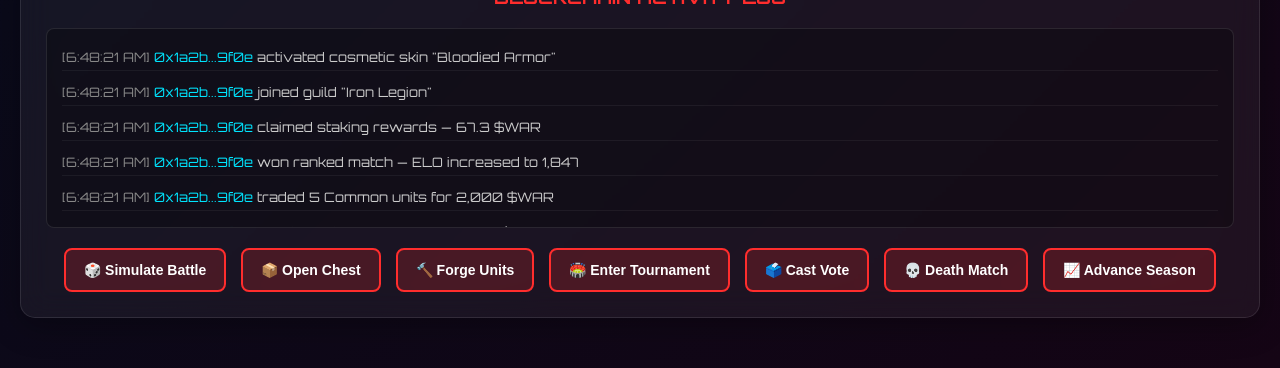
==== commit cff84a3c: "feat: wire nav.js into all prototypes, add war chest/terrain/token assets" ====
--- a/admin.html
+++ b/admin.html
@@ -1271,5 +1271,6 @@
             document.getElementById('stakingAmount').addEventListener('input', updatePendingRewards);
         });
     </script>
+<script src="nav.js"></script>
 </body>
 </html>
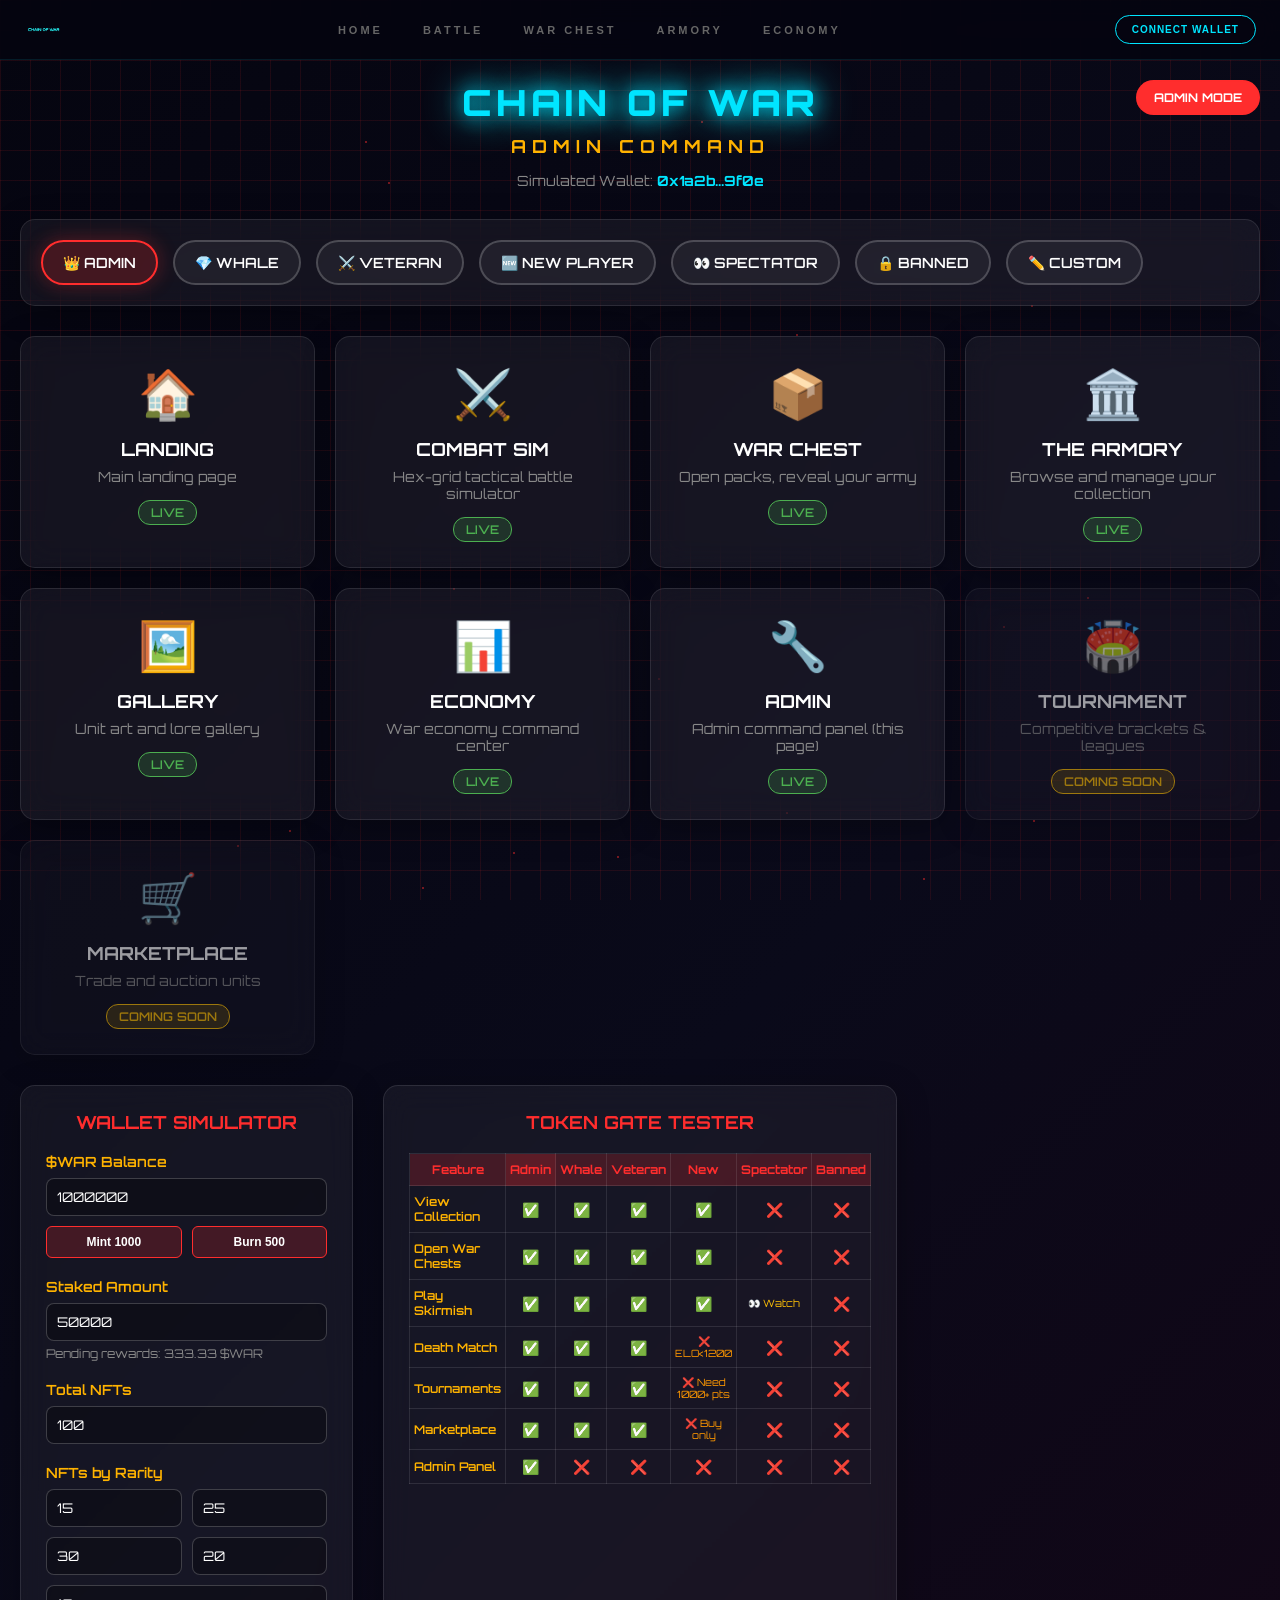
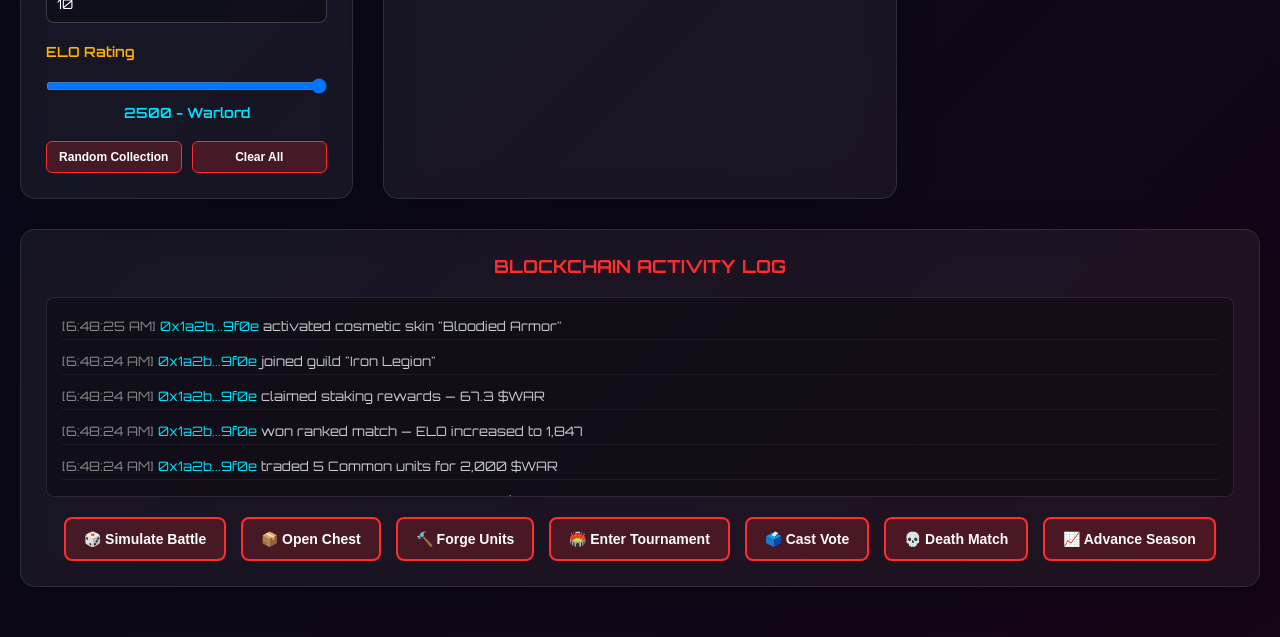
==== commit f18f79c8: "verify: armory confirmed 100 units across all 10 factions" ====
--- a/admin.html
+++ b/admin.html
@@ -14,7 +14,6 @@
         }
 
         body {
-    background: #050510 url('assets/bg-command-center.png') center/cover fixed;
             font-family: 'Orbitron', monospace;
             background: linear-gradient(135deg, #050510 0%, #0a0a1a 50%, #150515 100%);
             color: #fff;
@@ -165,7 +164,7 @@
         /* App launcher grid */
         .app-launcher {
             display: grid;
-            grid-template-columns: repeat(auto-fit, minmax(300px, 1fr));
+            grid-template-columns: repeat(auto-fit, minmax(250px, 1fr));
             gap: 20px;
             margin-bottom: 30px;
         }
@@ -183,6 +182,15 @@
             transform: scale(1.03);
             border-color: #FF2D2D;
             box-shadow: 0 0 30px rgba(255, 45, 45, 0.3);
+        }
+
+        .app-card.coming-soon {
+            opacity: 0.6;
+            cursor: default;
+        }
+
+        .app-card.coming-soon:hover {
+            transform: scale(1.01);
         }
 
         .app-card::before {
@@ -307,28 +315,44 @@
             font-weight: 600;
             transition: all 0.3s ease;
             flex: 1;
+            position: relative;
         }
 
         .quick-btn:hover {
             background: rgba(255, 45, 45, 0.4);
             transform: translateY(-1px);
+        }
+
+        .quick-btn:disabled {
+            opacity: 0.5;
+            cursor: not-allowed;
+            transform: none;
+        }
+
+        .quick-btn .spinner {
+            display: none;
+            width: 12px;
+            height: 12px;
+            border: 2px solid rgba(255,255,255,0.3);
+            border-top: 2px solid #fff;
+            border-radius: 50%;
+            animation: spin 0.6s linear infinite;
+            margin-right: 4px;
+            vertical-align: middle;
+        }
+
+        .quick-btn.loading .spinner {
+            display: inline-block;
+        }
+
+        @keyframes spin {
+            to { transform: rotate(360deg); }
         }
 
         .rarity-grid {
             display: grid;
             grid-template-columns: 1fr 1fr;
             gap: 10px;
-        }
-
-        .faction-grid {
-            display: grid;
-            grid-template-columns: 1fr 1fr;
-            gap: 8px;
-        }
-
-        .faction-input {
-            padding: 6px;
-            font-size: 12px;
         }
 
         .range-input {
@@ -381,25 +405,10 @@
             background: rgba(255, 45, 45, 0.3);
         }
 
-        .permission-yes {
-            color: #4CAF50;
-            font-size: 14px;
-        }
-
-        .permission-no {
-            color: #f44336;
-            font-size: 14px;
-        }
-
-        .permission-watch {
-            color: #FFC107;
-            font-size: 10px;
-        }
-
-        .permission-restricted {
-            color: #FF9800;
-            font-size: 10px;
-        }
+        .permission-yes { color: #4CAF50; font-size: 14px; }
+        .permission-no { color: #f44336; font-size: 14px; }
+        .permission-watch { color: #FFC107; font-size: 10px; }
+        .permission-restricted { color: #FF9800; font-size: 10px; }
 
         /* Activity log */
         .activity-section {
@@ -424,21 +433,10 @@
             border-bottom: 1px solid rgba(255, 255, 255, 0.05);
         }
 
-        .log-entry:last-child {
-            border-bottom: none;
-        }
-
-        .log-timestamp {
-            color: #888;
-        }
-
-        .log-address {
-            color: #00E5FF;
-        }
-
-        .log-amount {
-            color: #FFB300;
-        }
+        .log-entry:last-child { border-bottom: none; }
+        .log-timestamp { color: #888; }
+        .log-address { color: #00E5FF; }
+        .log-amount { color: #FFB300; }
 
         /* Quick actions */
         .quick-actions {
@@ -460,12 +458,35 @@
             font-weight: 600;
             transition: all 0.3s ease;
             white-space: nowrap;
+            position: relative;
         }
 
         .action-btn:hover {
             background: rgba(255, 45, 45, 0.4);
             transform: translateY(-2px);
             box-shadow: 0 5px 15px rgba(255, 45, 45, 0.3);
+        }
+
+        .action-btn:disabled {
+            opacity: 0.5;
+            cursor: not-allowed;
+            transform: none;
+        }
+
+        .action-btn .spinner {
+            display: none;
+            width: 14px;
+            height: 14px;
+            border: 2px solid rgba(255,255,255,0.3);
+            border-top: 2px solid #fff;
+            border-radius: 50%;
+            animation: spin 0.6s linear infinite;
+            margin-right: 6px;
+            vertical-align: middle;
+        }
+
+        .action-btn.loading .spinner {
+            display: inline-block;
         }
 
         /* Toast notifications */
@@ -484,34 +505,17 @@
             border: 1px solid #FF2D2D;
         }
 
-        .toast.show {
-            transform: translateX(0);
-        }
+        .toast.show { transform: translateX(0); }
 
         /* Responsive */
         @media (max-width: 1200px) {
-            .main-content {
-                grid-template-columns: 1fr 1fr;
-            }
+            .main-content { grid-template-columns: 1fr 1fr; }
         }
 
         @media (max-width: 768px) {
-            .main-content {
-                grid-template-columns: 1fr;
-            }
-            
-            .permission-bar {
-                justify-content: center;
-            }
-            
-            .role-preset {
-                font-size: 12px;
-                padding: 10px 15px;
-            }
-            
-            .quick-actions {
-                grid-template-columns: 1fr 1fr;
-            }
+            .main-content { grid-template-columns: 1fr; }
+            .permission-bar { justify-content: center; }
+            .role-preset { font-size: 12px; padding: 10px 15px; }
         }
     </style>
 </head>
@@ -543,6 +547,13 @@
 
         <!-- App Launcher -->
         <div class="app-launcher">
+            <div class="glass-panel app-card" onclick="openApp('landing.html')">
+                <div class="app-icon">🏠</div>
+                <div class="app-name">LANDING</div>
+                <div class="app-description">Main landing page</div>
+                <span class="app-status status-live">LIVE</span>
+            </div>
+
             <div class="glass-panel app-card" onclick="openApp('index.html')">
                 <div class="app-icon">⚔️</div>
                 <div class="app-name">COMBAT SIM</div>
@@ -564,6 +575,13 @@
                 <span class="app-status status-live">LIVE</span>
             </div>
 
+            <div class="glass-panel app-card" onclick="openApp('gallery.html')">
+                <div class="app-icon">🖼️</div>
+                <div class="app-name">GALLERY</div>
+                <div class="app-description">Unit art and lore gallery</div>
+                <span class="app-status status-live">LIVE</span>
+            </div>
+
             <div class="glass-panel app-card" onclick="openApp('economy.html')">
                 <div class="app-icon">📊</div>
                 <div class="app-name">ECONOMY</div>
@@ -571,17 +589,24 @@
                 <span class="app-status status-live">LIVE</span>
             </div>
 
-            <div class="glass-panel app-card">
+            <div class="glass-panel app-card" onclick="openApp('admin.html')">
+                <div class="app-icon">🔧</div>
+                <div class="app-name">ADMIN</div>
+                <div class="app-description">Admin command panel (this page)</div>
+                <span class="app-status status-live">LIVE</span>
+            </div>
+
+            <div class="glass-panel app-card coming-soon">
                 <div class="app-icon">🏟️</div>
-                <div class="app-name">TOURNAMENTS</div>
-                <div class="app-description">Competitive brackets</div>
+                <div class="app-name">TOURNAMENT</div>
+                <div class="app-description">Competitive brackets & leagues</div>
                 <span class="app-status status-soon">COMING SOON</span>
             </div>
 
-            <div class="glass-panel app-card">
-                <div class="app-icon">⛓️</div>
-                <div class="app-name">BLOCKCHAIN</div>
-                <div class="app-description">Smart contract dashboard</div>
+            <div class="glass-panel app-card coming-soon">
+                <div class="app-icon">🛒</div>
+                <div class="app-name">MARKETPLACE</div>
+                <div class="app-description">Trade and auction units</div>
                 <span class="app-status status-soon">COMING SOON</span>
             </div>
         </div>
@@ -596,8 +621,8 @@
                     <label class="control-label">$WAR Balance</label>
                     <input type="number" class="control-input" id="warBalance" placeholder="0">
                     <div class="button-row">
-                        <button class="quick-btn" onclick="adjustWAR(1000)">Mint 1000</button>
-                        <button class="quick-btn" onclick="adjustWAR(-500)">Burn 500</button>
+                        <button class="quick-btn" onclick="adjustWAR(1000)"><span class="spinner"></span>Mint 1000</button>
+                        <button class="quick-btn" onclick="adjustWAR(-500)"><span class="spinner"></span>Burn 500</button>
                     </div>
                 </div>
 
@@ -621,7 +646,7 @@
                         <input type="number" class="control-input" id="uncommonCount" placeholder="Uncommon">
                         <input type="number" class="control-input" id="rareCount" placeholder="Rare">
                         <input type="number" class="control-input" id="epicCount" placeholder="Epic">
-                        <input type="number" class="control-input" id="legendaryCount" placeholder="Legendary" style="grid-column: 1/-1;">
+                        <input type="number" class="control-input" id="legendaryCountInput" placeholder="Legendary" style="grid-column: 1/-1;">
                     </div>
                 </div>
 
@@ -632,8 +657,8 @@
                 </div>
 
                 <div class="button-row">
-                    <button class="quick-btn" onclick="generateRandomCollection()">Random Collection</button>
-                    <button class="quick-btn" onclick="clearCollection()">Clear All</button>
+                    <button class="quick-btn" onclick="generateRandomCollection()"><span class="spinner"></span>Random Collection</button>
+                    <button class="quick-btn" onclick="clearCollection()"><span class="spinner"></span>Clear All</button>
                 </div>
             </div>
 
@@ -641,7 +666,7 @@
             <div class="glass-panel token-gate">
                 <div class="panel-title">TOKEN GATE TESTER</div>
                 <div class="gate-matrix">
-                    <table class="matrix-table">
+                    <table class="matrix-table" id="gateMatrix">
                         <thead>
                             <tr>
                                 <th>Feature</th>
@@ -686,7 +711,7 @@
                                 <td class="permission-yes">✅</td>
                                 <td class="permission-yes">✅</td>
                                 <td class="permission-yes">✅</td>
-                                <td class="permission-restricted">❌ ELO<1200</td>
+                                <td class="permission-restricted">❌ ELO&lt;1200</td>
                                 <td class="permission-no">❌</td>
                                 <td class="permission-no">❌</td>
                             </tr>
@@ -696,6 +721,15 @@
                                 <td class="permission-yes">✅</td>
                                 <td class="permission-yes">✅</td>
                                 <td class="permission-restricted">❌ Need 1000+ pts</td>
+                                <td class="permission-no">❌</td>
+                                <td class="permission-no">❌</td>
+                            </tr>
+                            <tr>
+                                <td class="feature-name">Marketplace</td>
+                                <td class="permission-yes">✅</td>
+                                <td class="permission-yes">✅</td>
+                                <td class="permission-yes">✅</td>
+                                <td class="permission-restricted">❌ Buy only</td>
                                 <td class="permission-no">❌</td>
                                 <td class="permission-no">❌</td>
                             </tr>
@@ -722,55 +756,46 @@
 
                 <!-- Quick Actions -->
                 <div class="quick-actions">
-                    <button class="action-btn" onclick="simulateAction('battle')">🎲 Simulate Battle</button>
-                    <button class="action-btn" onclick="simulateAction('chest')">📦 Open Chest</button>
-                    <button class="action-btn" onclick="simulateAction('forge')">🔨 Forge Units</button>
-                    <button class="action-btn" onclick="simulateAction('tournament')">🏟️ Enter Tournament</button>
-                    <button class="action-btn" onclick="simulateAction('vote')">🗳️ Cast Vote</button>
-                    <button class="action-btn" onclick="simulateAction('deathmatch')">💀 Death Match</button>
-                    <button class="action-btn" onclick="simulateAction('season')">📈 Advance Season</button>
+                    <button class="action-btn" onclick="simulateAction('battle')"><span class="spinner"></span>🎲 Simulate Battle</button>
+                    <button class="action-btn" onclick="simulateAction('chest')"><span class="spinner"></span>📦 Open Chest</button>
+                    <button class="action-btn" onclick="simulateAction('forge')"><span class="spinner"></span>🔨 Forge Units</button>
+                    <button class="action-btn" onclick="simulateAction('tournament')"><span class="spinner"></span>🏟️ Enter Tournament</button>
+                    <button class="action-btn" onclick="simulateAction('vote')"><span class="spinner"></span>🗳️ Cast Vote</button>
+                    <button class="action-btn" onclick="simulateAction('deathmatch')"><span class="spinner"></span>💀 Death Match</button>
+                    <button class="action-btn" onclick="simulateAction('season')"><span class="spinner"></span>📈 Advance Season</button>
                 </div>
             </div>
         </div>
     </div>
 
     <script>
-
-// === CHAIN OF WAR ASSET MANIFEST ===
-const COW_ASSETS = {
-    logo: 'assets/logo.png',
-    cardBack: 'assets/card-back.png',
-    cardFrame: 'assets/card-frame.png',
-    bgCommandCenter: 'assets/bg-command-center.png',
-    warToken: 'assets/war-token.png',
-    warToken3d: 'assets/war-token-3d.png',
-    roleIcons: 'assets/role-icons.png',
-    chests: {
-        recruit: 'assets/chest-recruit.png',
-        veteran: 'assets/chest-veteran.png',
-        commander: 'assets/chest-commander.png'
-    },
-    terrain: {
-        open: 'assets/terrain-open.png',
-        lightCover: 'assets/terrain-light-cover.png',
-        heavyCover: 'assets/terrain-heavy-cover.png',
-        elevated: 'assets/terrain-elevated.png',
-        hazardous: 'assets/terrain-hazardous.png'
-    },
-    emblems: {
-        'Iron Covenant': 'assets/emblem-iron-covenant.png',
-        'Swarm of Xeth': 'assets/emblem-swarm-of-xeth.png',
-        'Void Pharaohs': 'assets/emblem-void-pharaohs.png',
-        'Emerald Tide': 'assets/emblem-emerald-tide.png',
-        'Celestial Order': 'assets/emblem-celestial-order.png',
-        'Warp Touched': 'assets/emblem-warp-touched.png',
-        'Shadow Kin': 'assets/emblem-shadow-kin.png',
-        'Steel Legion': 'assets/emblem-steel-legion.png',
-        'Bone Prophets': 'assets/emblem-bone-prophets.png',
-        'Apex Hunters': 'assets/emblem-apex-hunters.png'
-    }
-};
-
+        // Safe localStorage helpers with try/catch
+        function safeGetItem(key) {
+            try {
+                return localStorage.getItem(key);
+            } catch (e) {
+                console.warn('localStorage read failed:', e);
+                return null;
+            }
+        }
+
+        function safeSetItem(key, value) {
+            try {
+                localStorage.setItem(key, value);
+                return true;
+            } catch (e) {
+                console.warn('localStorage write failed:', e);
+                return false;
+            }
+        }
+
+        function safeRemoveItem(key) {
+            try {
+                localStorage.removeItem(key);
+            } catch (e) {
+                console.warn('localStorage remove failed:', e);
+            }
+        }
 
         // Global state and configuration
         let currentState = {
@@ -797,124 +822,40 @@
 
         const rolePresets = {
             admin: {
-                role: 'admin',
-                wallet: '0x1a2b3c4d5e6f7890abcdef1234567890abcd9f0e',
-                warBalance: 1000000,
-                nftCount: 100,
-                armies: 15,
-                legendaryCount: 10,
-                epicCount: 20,
-                rareCount: 30,
-                uncommonCount: 25,
-                commonCount: 15,
-                elo: 2500,
-                deathMatchEligible: true,
-                tournamentEligible: true,
-                banned: false,
-                stakingAmount: 50000,
-                seasonPassActive: true
+                role: 'admin', wallet: '0x1a2b3c4d5e6f7890abcdef1234567890abcd9f0e',
+                warBalance: 1000000, nftCount: 100, armies: 15, legendaryCount: 10, epicCount: 20, rareCount: 30, uncommonCount: 25, commonCount: 15,
+                elo: 2500, deathMatchEligible: true, tournamentEligible: true, banned: false, stakingAmount: 50000, seasonPassActive: true
             },
             whale: {
-                role: 'whale',
-                wallet: '0x9f8e7d6c5b4a3928171605fab2e1c0d9e8f7a6b5',
-                warBalance: 100000,
-                nftCount: 50,
-                armies: 8,
-                legendaryCount: 5,
-                epicCount: 12,
-                rareCount: 15,
-                uncommonCount: 13,
-                commonCount: 5,
-                elo: 1850,
-                deathMatchEligible: true,
-                tournamentEligible: true,
-                banned: false,
-                stakingAmount: 25000,
-                seasonPassActive: true
+                role: 'whale', wallet: '0x9f8e7d6c5b4a3928171605fab2e1c0d9e8f7a6b5',
+                warBalance: 100000, nftCount: 50, armies: 8, legendaryCount: 5, epicCount: 12, rareCount: 15, uncommonCount: 13, commonCount: 5,
+                elo: 1850, deathMatchEligible: true, tournamentEligible: true, banned: false, stakingAmount: 25000, seasonPassActive: true
             },
             veteran: {
-                role: 'veteran',
-                wallet: '0x2c3d4e5f6a7b8c9d0e1f2a3b4c5d6e7f8a9b0c1d',
-                warBalance: 10000,
-                nftCount: 20,
-                armies: 4,
-                legendaryCount: 1,
-                epicCount: 3,
-                rareCount: 6,
-                uncommonCount: 7,
-                commonCount: 3,
-                elo: 1450,
-                deathMatchEligible: true,
-                tournamentEligible: true,
-                banned: false,
-                stakingAmount: 5000,
-                seasonPassActive: true
+                role: 'veteran', wallet: '0x2c3d4e5f6a7b8c9d0e1f2a3b4c5d6e7f8a9b0c1d',
+                warBalance: 10000, nftCount: 20, armies: 4, legendaryCount: 1, epicCount: 3, rareCount: 6, uncommonCount: 7, commonCount: 3,
+                elo: 1450, deathMatchEligible: true, tournamentEligible: true, banned: false, stakingAmount: 5000, seasonPassActive: true
             },
             new: {
-                role: 'new',
-                wallet: '0x5d6e7f8a9b0c1d2e3f4a5b6c7d8e9f0a1b2c3d4e',
-                warBalance: 500,
-                nftCount: 5,
-                armies: 1,
-                legendaryCount: 0,
-                epicCount: 0,
-                rareCount: 1,
-                uncommonCount: 1,
-                commonCount: 3,
-                elo: 1050,
-                deathMatchEligible: false,
-                tournamentEligible: false,
-                banned: false,
-                stakingAmount: 0,
-                seasonPassActive: false
+                role: 'new', wallet: '0x5d6e7f8a9b0c1d2e3f4a5b6c7d8e9f0a1b2c3d4e',
+                warBalance: 500, nftCount: 5, armies: 1, legendaryCount: 0, epicCount: 0, rareCount: 1, uncommonCount: 1, commonCount: 3,
+                elo: 1050, deathMatchEligible: false, tournamentEligible: false, banned: false, stakingAmount: 0, seasonPassActive: false
             },
             spectator: {
-                role: 'spectator',
-                wallet: '0x8e9f0a1b2c3d4e5f6a7b8c9d0e1f2a3b4c5d6e7f',
-                warBalance: 0,
-                nftCount: 0,
-                armies: 0,
-                legendaryCount: 0,
-                epicCount: 0,
-                rareCount: 0,
-                uncommonCount: 0,
-                commonCount: 0,
-                elo: 800,
-                deathMatchEligible: false,
-                tournamentEligible: false,
-                banned: false,
-                stakingAmount: 0,
-                seasonPassActive: false
+                role: 'spectator', wallet: '0x8e9f0a1b2c3d4e5f6a7b8c9d0e1f2a3b4c5d6e7f',
+                warBalance: 0, nftCount: 0, armies: 0, legendaryCount: 0, epicCount: 0, rareCount: 0, uncommonCount: 0, commonCount: 0,
+                elo: 800, deathMatchEligible: false, tournamentEligible: false, banned: false, stakingAmount: 0, seasonPassActive: false
             },
             banned: {
-                role: 'banned',
-                wallet: '0x1f2a3b4c5d6e7f8a9b0c1d2e3f4a5b6c7d8e9f0a',
-                warBalance: 1250,
-                nftCount: 8,
-                armies: 2,
-                legendaryCount: 0,
-                epicCount: 1,
-                rareCount: 2,
-                uncommonCount: 3,
-                commonCount: 2,
-                elo: 1180,
-                deathMatchEligible: false,
-                tournamentEligible: false,
-                banned: true,
-                stakingAmount: 0,
-                seasonPassActive: false
+                role: 'banned', wallet: '0x1f2a3b4c5d6e7f8a9b0c1d2e3f4a5b6c7d8e9f0a',
+                warBalance: 1250, nftCount: 8, armies: 2, legendaryCount: 0, epicCount: 1, rareCount: 2, uncommonCount: 3, commonCount: 2,
+                elo: 1180, deathMatchEligible: false, tournamentEligible: false, banned: true, stakingAmount: 0, seasonPassActive: false
             }
         };
 
         const eloRanks = {
-            800: 'Conscript',
-            1000: 'Soldier',
-            1200: 'Sergeant',
-            1400: 'Lieutenant',
-            1600: 'Captain',
-            1800: 'Commander',
-            2000: 'Marshal',
-            2200: 'Warlord'
+            800: 'Conscript', 1000: 'Soldier', 1200: 'Sergeant', 1400: 'Lieutenant',
+            1600: 'Captain', 1800: 'Commander', 2000: 'Marshal', 2200: 'Warlord'
         };
 
         // Initialize floating particles
@@ -933,9 +874,13 @@
 
         // Load state from localStorage or use default
         function loadState() {
-            const saved = localStorage.getItem('cow_admin_state');
+            const saved = safeGetItem('cow_admin_state');
             if (saved) {
-                currentState = { ...currentState, ...JSON.parse(saved) };
+                try {
+                    currentState = { ...currentState, ...JSON.parse(saved) };
+                } catch (e) {
+                    console.warn('Failed to parse saved state:', e);
+                }
             }
             updateUI();
             generateInitialLog();
@@ -943,16 +888,20 @@
 
         // Save state to localStorage
         function saveState() {
-            localStorage.setItem('cow_admin_state', JSON.stringify(currentState));
+            safeSetItem('cow_admin_state', JSON.stringify(currentState));
         }
 
         // Helper function for other pages to read admin state
         function getAdminState() {
-            const saved = localStorage.getItem('cow_admin_state');
-            return saved ? JSON.parse(saved) : null;
-        }
-
-        // Make getAdminState globally available
+            const saved = safeGetItem('cow_admin_state');
+            if (!saved) return null;
+            try {
+                return JSON.parse(saved);
+            } catch (e) {
+                return null;
+            }
+        }
+
         window.getAdminState = getAdminState;
 
         // Update UI elements
@@ -967,7 +916,7 @@
             document.getElementById('uncommonCount').value = currentState.uncommonCount || 0;
             document.getElementById('rareCount').value = currentState.rareCount || 0;
             document.getElementById('epicCount').value = currentState.epicCount || 0;
-            document.getElementById('legendaryCount').value = currentState.legendaryCount || 0;
+            document.getElementById('legendaryCountInput').value = currentState.legendaryCount || 0;
             document.getElementById('eloRating').value = currentState.elo || 800;
             
             updateEloDisplay();
@@ -1001,170 +950,193 @@
 
         // Update role highlighting in matrix
         function updateRoleHighlight() {
-            // Remove previous highlights
             document.querySelectorAll('.matrix-table th').forEach(th => th.classList.remove('role-active'));
-            
-            // Add highlight to current role
             const roleCol = document.getElementById(`col-${currentState.role}`);
-            if (roleCol) {
-                roleCol.classList.add('role-active');
-            }
+            if (roleCol) roleCol.classList.add('role-active');
         }
 
         // Role preset selection
         function selectRole(role) {
             if (role === 'custom') {
-                // Custom role - keep current values but change role
                 currentState.role = 'custom';
             } else {
-                // Apply preset
                 currentState = { ...currentState, ...rolePresets[role] };
             }
             
             updateUI();
             saveState();
-            
-            // Update active button
+            addLogEntry(`switched to ${role.toUpperCase()} role`);
+            
             document.querySelectorAll('.role-preset').forEach(btn => btn.classList.remove('active'));
             document.querySelector(`[data-role="${role}"]`).classList.add('active');
             
             showToast(`Switched to ${role.toUpperCase()} role`);
         }
 
-        // WAR token adjustments
+        // WAR token adjustments with loading state
         function adjustWAR(amount) {
-            currentState.warBalance = Math.max(0, (currentState.warBalance || 0) + amount);
-            document.getElementById('warBalance').value = currentState.warBalance;
-            saveState();
-            
-            const action = amount > 0 ? 'minted' : 'burned';
-            addLogEntry(`${action} ${Math.abs(amount)} $WAR`);
-            showToast(`${action.charAt(0).toUpperCase() + action.slice(1)} ${Math.abs(amount)} $WAR`);
+            const btn = event.currentTarget;
+            setLoading(btn, true);
+            
+            setTimeout(() => {
+                currentState.warBalance = Math.max(0, (currentState.warBalance || 0) + amount);
+                document.getElementById('warBalance').value = currentState.warBalance;
+                saveState();
+                
+                const action = amount > 0 ? 'minted' : 'burned';
+                addLogEntry(`${action} ${Math.abs(amount)} $WAR`);
+                showToast(`${action.charAt(0).toUpperCase() + action.slice(1)} ${Math.abs(amount)} $WAR`);
+                setLoading(btn, false);
+            }, 400);
+        }
+
+        // Loading state helper
+        function setLoading(btn, loading) {
+            if (loading) {
+                btn.classList.add('loading');
+                btn.disabled = true;
+            } else {
+                btn.classList.remove('loading');
+                btn.disabled = false;
+            }
         }
 
         // Generate random collection
         function generateRandomCollection() {
-            const total = Math.floor(Math.random() * 50) + 10;
-            currentState.nftCount = total;
-            
-            // Distribute based on rarity weights
-            currentState.commonCount = Math.floor(total * 0.4);
-            currentState.uncommonCount = Math.floor(total * 0.3);
-            currentState.rareCount = Math.floor(total * 0.2);
-            currentState.epicCount = Math.floor(total * 0.08);
-            currentState.legendaryCount = Math.floor(total * 0.02);
-            
-            updateUI();
-            saveState();
-            addLogEntry(`generated random collection of ${total} NFTs`);
-            showToast(`Generated ${total} random NFTs`);
+            const btn = event.currentTarget;
+            setLoading(btn, true);
+            
+            setTimeout(() => {
+                const total = Math.floor(Math.random() * 50) + 10;
+                currentState.nftCount = total;
+                currentState.commonCount = Math.floor(total * 0.4);
+                currentState.uncommonCount = Math.floor(total * 0.3);
+                currentState.rareCount = Math.floor(total * 0.2);
+                currentState.epicCount = Math.floor(total * 0.08);
+                currentState.legendaryCount = Math.floor(total * 0.02);
+                
+                updateUI();
+                saveState();
+                addLogEntry(`generated random collection of ${total} NFTs`);
+                showToast(`Generated ${total} random NFTs`);
+                setLoading(btn, false);
+            }, 500);
         }
 
         // Clear collection
         function clearCollection() {
-            currentState.nftCount = 0;
-            currentState.commonCount = 0;
-            currentState.uncommonCount = 0;
-            currentState.rareCount = 0;
-            currentState.epicCount = 0;
-            currentState.legendaryCount = 0;
-            
-            updateUI();
-            saveState();
-            addLogEntry('cleared entire NFT collection');
-            showToast('Collection cleared');
-        }
-
-        // Open app in new tab
+            const btn = event.currentTarget;
+            setLoading(btn, true);
+            
+            setTimeout(() => {
+                currentState.nftCount = 0;
+                currentState.commonCount = 0;
+                currentState.uncommonCount = 0;
+                currentState.rareCount = 0;
+                currentState.epicCount = 0;
+                currentState.legendaryCount = 0;
+                
+                updateUI();
+                saveState();
+                addLogEntry('cleared entire NFT collection');
+                showToast('Collection cleared');
+                setLoading(btn, false);
+            }, 400);
+        }
+
+        // Open app
         function openApp(filename) {
             window.open(filename, '_blank');
             addLogEntry(`opened ${filename}`);
         }
 
-        // Simulate various actions
+        // Simulate various actions with loading states
         function simulateAction(action) {
-            const address = currentState.wallet.slice(0, 6) + '...' + currentState.wallet.slice(-4);
-            
-            switch (action) {
-                case 'battle':
-                    const won = Math.random() > 0.5;
-                    const reward = Math.floor(Math.random() * 100) + 25;
-                    if (won) {
-                        currentState.warBalance += reward;
-                        addLogEntry(`won Warzone match — earned ${reward} $WAR`);
-                        showToast(`Victory! Earned ${reward} $WAR`);
-                    } else {
-                        addLogEntry(`lost Warzone match — no rewards`);
-                        showToast('Defeat! Better luck next time');
+            const btn = event.currentTarget;
+            setLoading(btn, true);
+            
+            setTimeout(() => {
+                const address = currentState.wallet.slice(0, 6) + '...' + currentState.wallet.slice(-4);
+                
+                switch (action) {
+                    case 'battle': {
+                        const won = Math.random() > 0.5;
+                        const reward = Math.floor(Math.random() * 100) + 25;
+                        if (won) {
+                            currentState.warBalance += reward;
+                            addLogEntry(`won Warzone match — earned ${reward} $WAR`);
+                            showToast(`Victory! Earned ${reward} $WAR`);
+                        } else {
+                            addLogEntry(`lost Warzone match — no rewards`);
+                            showToast('Defeat! Better luck next time');
+                        }
+                        break;
                     }
-                    break;
-                    
-                case 'chest':
-                    window.open('warchest.html', '_blank');
-                    addLogEntry('opened War Chest interface');
-                    showToast('Opening War Chest...');
-                    break;
-                    
-                case 'forge':
-                    if (currentState.commonCount >= 3) {
-                        currentState.commonCount -= 3;
-                        currentState.uncommonCount += 1;
-                        addLogEntry('forged 3 Common units into 1 Uncommon');
-                        showToast('Forged 1 Uncommon unit!');
-                    } else {
-                        showToast('Need 3+ common units to forge');
+                    case 'chest':
+                        window.open('warchest.html', '_blank');
+                        addLogEntry('opened War Chest interface');
+                        showToast('Opening War Chest...');
+                        break;
+                    case 'forge':
+                        if (currentState.commonCount >= 3) {
+                            currentState.commonCount -= 3;
+                            currentState.uncommonCount += 1;
+                            addLogEntry('forged 3 Common units into 1 Uncommon');
+                            showToast('Forged 1 Uncommon unit!');
+                        } else {
+                            showToast('Need 3+ common units to forge');
+                        }
+                        break;
+                    case 'tournament': {
+                        const fee = 500;
+                        if (currentState.warBalance >= fee) {
+                            currentState.warBalance -= fee;
+                            addLogEntry(`entered Tournament #${Math.floor(Math.random() * 100)} — ${fee} $WAR escrowed`);
+                            showToast('Entered tournament!');
+                        } else {
+                            showToast('Insufficient $WAR for entry');
+                        }
+                        break;
                     }
-                    break;
-                    
-                case 'tournament':
-                    const fee = 500;
-                    if (currentState.warBalance >= fee) {
-                        currentState.warBalance -= fee;
-                        addLogEntry(`entered Tournament #${Math.floor(Math.random() * 100)} — ${fee} $WAR escrowed`);
-                        showToast('Entered tournament!');
-                    } else {
-                        showToast('Insufficient $WAR for entry');
+                    case 'vote': {
+                        const voteCost = 100;
+                        if (currentState.warBalance >= voteCost) {
+                            currentState.warBalance -= voteCost;
+                            addLogEntry(`voted in War Council — ${voteCost} $WAR spent`);
+                            showToast('Vote cast in War Council');
+                        } else {
+                            showToast('Insufficient $WAR to vote');
+                        }
+                        break;
                     }
-                    break;
-                    
-                case 'vote':
-                    const voteCost = 100;
-                    if (currentState.warBalance >= voteCost) {
-                        currentState.warBalance -= voteCost;
-                        addLogEntry(`voted in War Council — ${voteCost} $WAR spent`);
-                        showToast('Vote cast in War Council');
-                    } else {
-                        showToast('Insufficient $WAR to vote');
-                    }
-                    break;
-                    
-                case 'deathmatch':
-                    if (currentState.elo >= 1200 && currentState.nftCount > 0) {
-                        const won = Math.random() > 0.5;
-                        if (won) {
-                            const reward = Math.floor(Math.random() * 500) + 200;
-                            currentState.warBalance += reward;
-                            addLogEntry(`won Death Match — earned ${reward} $WAR`);
-                            showToast(`Death Match Victory! +${reward} $WAR`);
+                    case 'deathmatch':
+                        if (currentState.elo >= 1200 && currentState.nftCount > 0) {
+                            const won = Math.random() > 0.5;
+                            if (won) {
+                                const reward = Math.floor(Math.random() * 500) + 200;
+                                currentState.warBalance += reward;
+                                addLogEntry(`won Death Match — earned ${reward} $WAR`);
+                                showToast(`Death Match Victory! +${reward} $WAR`);
+                            } else {
+                                currentState.commonCount = Math.max(0, currentState.commonCount - 1);
+                                addLogEntry('lost Death Match — 1 unit destroyed');
+                                showToast('Death Match Defeat - Unit lost!');
+                            }
                         } else {
-                            currentState.commonCount = Math.max(0, currentState.commonCount - 1);
-                            addLogEntry('lost Death Match — 1 unit destroyed');
-                            showToast('Death Match Defeat - Unit lost!');
+                            showToast('Need ELO 1200+ and NFTs for Death Match');
                         }
-                    } else {
-                        showToast('Need ELO 1200+ and NFTs for Death Match');
-                    }
-                    break;
-                    
-                case 'season':
-                    currentState.warBalance = Math.floor(currentState.warBalance * 0.95); // 5% decay
-                    addLogEntry('season advanced — inflation adjustment applied');
-                    showToast('Season advanced - economy updated');
-                    break;
-            }
-            
-            updateUI();
-            saveState();
+                        break;
+                    case 'season':
+                        currentState.warBalance = Math.floor(currentState.warBalance * 0.95);
+                        addLogEntry('season advanced — inflation adjustment applied');
+                        showToast('Season advanced - economy updated');
+                        break;
+                }
+                
+                updateUI();
+                saveState();
+                setLoading(btn, false);
+            }, 600);
         }
 
         // Activity log functions
@@ -1180,7 +1152,6 @@
             
             log.insertBefore(entry, log.firstChild);
             
-            // Keep only last 20 entries
             while (log.children.length > 20) {
                 log.removeChild(log.lastChild);
             }
@@ -1231,12 +1202,10 @@
             
             // Role preset buttons
             document.querySelectorAll('.role-preset').forEach(btn => {
-                btn.addEventListener('click', () => {
-                    selectRole(btn.dataset.role);
-                });
+                btn.addEventListener('click', () => selectRole(btn.dataset.role));
             });
             
-            // Input field listeners
+            // Input field listeners - all with try/catch via saveState
             document.getElementById('warBalance').addEventListener('input', function() {
                 currentState.warBalance = parseFloat(this.value) || 0;
                 saveState();
@@ -1254,7 +1223,7 @@
             });
             
             // Rarity inputs
-            ['common', 'uncommon', 'rare', 'epic', 'legendary'].forEach(rarity => {
+            ['common', 'uncommon', 'rare', 'epic'].forEach(rarity => {
                 const input = document.getElementById(rarity + 'Count');
                 if (input) {
                     input.addEventListener('input', function() {
@@ -1264,11 +1233,17 @@
                 }
             });
             
+            // Legendary uses different ID to avoid conflict
+            const legInput = document.getElementById('legendaryCountInput');
+            if (legInput) {
+                legInput.addEventListener('input', function() {
+                    currentState.legendaryCount = parseInt(this.value) || 0;
+                    saveState();
+                });
+            }
+            
             // ELO slider
             document.getElementById('eloRating').addEventListener('input', updateEloDisplay);
-            
-            // Update pending rewards when staking amount changes
-            document.getElementById('stakingAmount').addEventListener('input', updatePendingRewards);
         });
     </script>
 <script src="nav.js"></script>
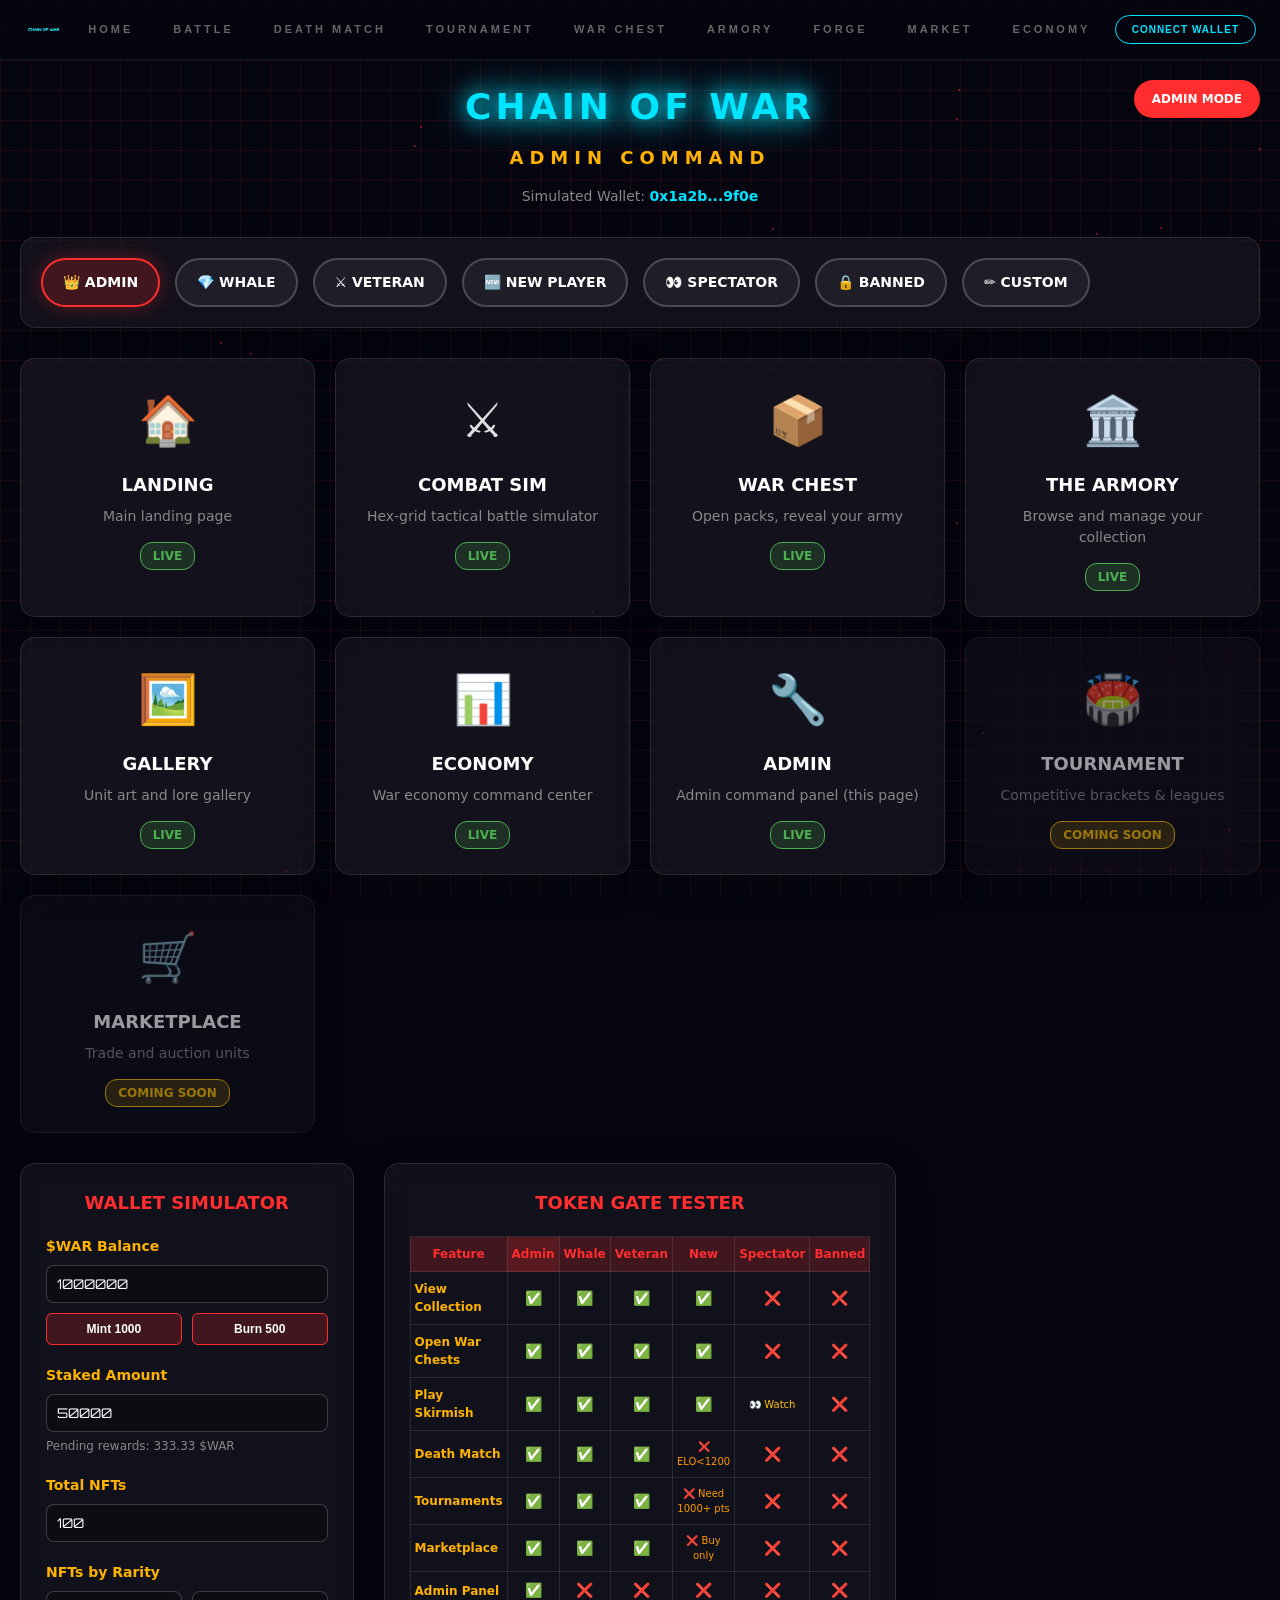
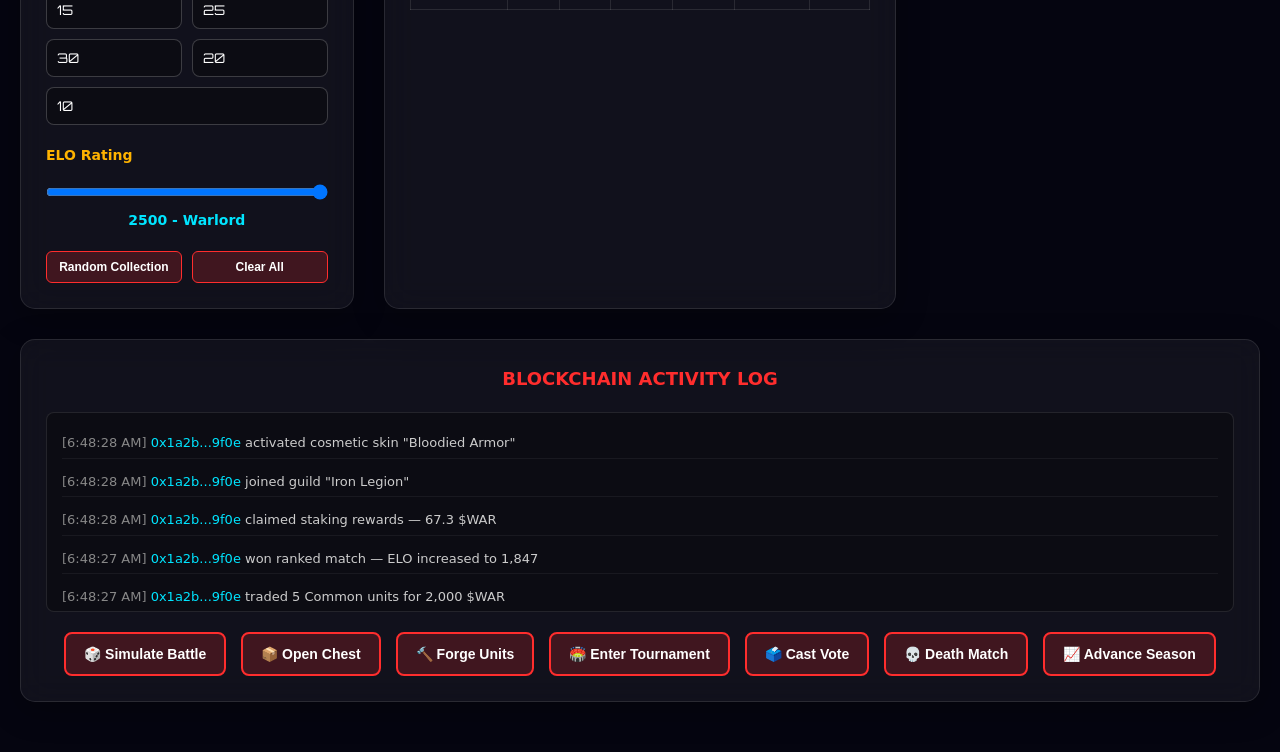
==== commit e269c089: "fix: link design-system.css to all 11 pages for visual consistency" ====
--- a/admin.html
+++ b/admin.html
@@ -518,6 +518,7 @@
             .role-preset { font-size: 12px; padding: 10px 15px; }
         }
     </style>
+<link rel="stylesheet" href="design-system.css">
 </head>
 <body>
     <!-- Floating particles -->
--- a/design-system.css
+++ b/design-system.css
@@ -0,0 +1,557 @@
+/* ============================================
+   CHAIN OF WAR — Design System v1.0
+   AAA Game UI Framework
+   
+   Inspired by: Hearthstone, Marvel Snap, 
+   Legends of Runeterra, Diablo IV, Halo Infinite
+   ============================================ */
+
+/* === RESET & BASE === */
+*, *::before, *::after { margin: 0; padding: 0; box-sizing: border-box; }
+
+:root {
+    /* === CORE COLORS === */
+    --cow-bg-deep: #050510;
+    --cow-bg-dark: #0a0a14;
+    --cow-bg-card: #0f0f1a;
+    --cow-bg-panel: #111122;
+    --cow-bg-elevated: #161630;
+    
+    /* === BRAND COLORS === */
+    --cow-cyan: #00E5FF;
+    --cow-cyan-dim: rgba(0, 229, 255, 0.15);
+    --cow-cyan-glow: rgba(0, 229, 255, 0.4);
+    --cow-gold: #FFB300;
+    --cow-gold-dim: rgba(255, 179, 0, 0.15);
+    --cow-gold-glow: rgba(255, 179, 0, 0.4);
+    --cow-red: #FF2D2D;
+    --cow-red-dim: rgba(255, 45, 45, 0.15);
+    --cow-green: #00FF88;
+    --cow-green-dim: rgba(0, 255, 136, 0.15);
+    
+    /* === STAT COLORS === */
+    --stat-war: #B87333;
+    --stat-res: #708090;
+    --stat-vel: #00E5FF;
+    --stat-acc: #FFB300;
+    --stat-dis: #7B1FA2;
+    --stat-ins: #00C853;
+    
+    /* === FACTION COLORS === */
+    --faction-iron-primary: #8A8A8A;
+    --faction-iron-accent: #B87333;
+    --faction-swarm-primary: #4A148C;
+    --faction-swarm-accent: #C6FF00;
+    --faction-void-primary: #1A1A2E;
+    --faction-void-accent: #FFB300;
+    --faction-emerald-primary: #BF360C;
+    --faction-emerald-accent: #FFD600;
+    --faction-celestial-primary: #2A2A3A;
+    --faction-celestial-accent: #00BFA5;
+    --faction-warp-primary: #B71C1C;
+    --faction-warp-accent: #FF5252;
+    --faction-shadow-primary: #1A237E;
+    --faction-shadow-accent: #C0C0C0;
+    --faction-steel-primary: #556B2F;
+    --faction-steel-accent: #FFA000;
+    --faction-bone-primary: #2A2020;
+    --faction-bone-accent: #E91E63;
+    --faction-apex-primary: #00695C;
+    --faction-apex-accent: #FF6D00;
+    
+    /* === RARITY COLORS === */
+    --rarity-common: #555;
+    --rarity-uncommon: #C0C0C0;
+    --rarity-rare: #2196F3;
+    --rarity-epic: #9C27B0;
+    --rarity-legendary: #FFD700;
+    
+    /* === TYPOGRAPHY === */
+    --font-display: 'Orbitron', 'Rajdhani', system-ui, sans-serif;
+    --font-body: system-ui, -apple-system, 'Segoe UI', sans-serif;
+    --font-mono: 'JetBrains Mono', 'Fira Code', 'Courier New', monospace;
+    
+    /* === SPACING === */
+    --space-xs: 4px;
+    --space-sm: 8px;
+    --space-md: 16px;
+    --space-lg: 24px;
+    --space-xl: 40px;
+    --space-2xl: 64px;
+    --space-3xl: 80px;
+    
+    /* === BORDERS === */
+    --border-subtle: 1px solid rgba(255, 255, 255, 0.06);
+    --border-light: 1px solid rgba(255, 255, 255, 0.1);
+    --border-medium: 1px solid rgba(255, 255, 255, 0.15);
+    --border-cyan: 1px solid rgba(0, 229, 255, 0.3);
+    --border-gold: 1px solid rgba(255, 179, 0, 0.3);
+    
+    /* === EFFECTS === */
+    --glow-cyan: 0 0 20px rgba(0, 229, 255, 0.3);
+    --glow-cyan-strong: 0 0 30px rgba(0, 229, 255, 0.5), 0 0 60px rgba(0, 229, 255, 0.2);
+    --glow-gold: 0 0 20px rgba(255, 179, 0, 0.3);
+    --glow-gold-strong: 0 0 30px rgba(255, 179, 0, 0.5), 0 0 60px rgba(255, 179, 0, 0.2);
+    --glass: rgba(255, 255, 255, 0.03);
+    --glass-border: rgba(255, 255, 255, 0.08);
+    --blur: blur(12px);
+    
+    /* === TRANSITIONS === */
+    --ease-smooth: cubic-bezier(0.4, 0, 0.2, 1);
+    --ease-bounce: cubic-bezier(0.34, 1.56, 0.64, 1);
+    --transition-fast: 0.15s var(--ease-smooth);
+    --transition-normal: 0.25s var(--ease-smooth);
+    --transition-slow: 0.4s var(--ease-smooth);
+}
+
+/* === BODY === */
+body {
+    font-family: var(--font-body);
+    background: var(--cow-bg-deep);
+    color: #E0E0E0;
+    line-height: 1.5;
+    -webkit-font-smoothing: antialiased;
+    -moz-osx-font-smoothing: grayscale;
+    overflow-x: hidden;
+}
+
+/* === ANIMATED BACKGROUND === */
+.cow-bg {
+    position: fixed;
+    top: 0; left: 0;
+    width: 100%; height: 100%;
+    pointer-events: none;
+    z-index: 0;
+}
+.cow-bg-gradient {
+    background: radial-gradient(ellipse at 50% 30%, #0a0a2a 0%, var(--cow-bg-deep) 70%);
+    animation: cowBgPulse 30s ease infinite alternate;
+}
+@keyframes cowBgPulse {
+    0% { opacity: 1; }
+    100% { opacity: 0.7; }
+}
+.cow-bg-grid {
+    background-image:
+        linear-gradient(rgba(0, 229, 255, 0.025) 1px, transparent 1px),
+        linear-gradient(90deg, rgba(0, 229, 255, 0.025) 1px, transparent 1px);
+    background-size: 40px 40px;
+    animation: cowGridPan 60s linear infinite;
+}
+@keyframes cowGridPan {
+    to { background-position: 40px 40px; }
+}
+
+/* === GLASS MORPHISM PANEL === */
+.cow-panel {
+    background: var(--glass);
+    border: 1px solid var(--glass-border);
+    backdrop-filter: var(--blur);
+    -webkit-backdrop-filter: var(--blur);
+    border-radius: 12px;
+    padding: var(--space-lg);
+}
+.cow-panel:hover {
+    border-color: rgba(255, 255, 255, 0.12);
+}
+
+/* === BUTTONS === */
+.cow-btn {
+    display: inline-flex;
+    align-items: center;
+    justify-content: center;
+    gap: var(--space-sm);
+    padding: 12px 32px;
+    border: none;
+    border-radius: 8px;
+    font-family: var(--font-display);
+    font-size: 13px;
+    font-weight: 600;
+    letter-spacing: 3px;
+    text-transform: uppercase;
+    text-decoration: none;
+    cursor: pointer;
+    transition: all var(--transition-normal);
+    position: relative;
+    overflow: hidden;
+}
+.cow-btn::after {
+    content: '';
+    position: absolute;
+    top: 0; left: -100%;
+    width: 100%; height: 100%;
+    background: linear-gradient(90deg, transparent, rgba(255,255,255,0.1), transparent);
+    transition: left 0.5s;
+}
+.cow-btn:hover::after {
+    left: 100%;
+}
+.cow-btn-primary {
+    background: linear-gradient(135deg, var(--cow-cyan), #0088FF);
+    color: #000;
+    box-shadow: var(--glow-cyan);
+}
+.cow-btn-primary:hover {
+    box-shadow: var(--glow-cyan-strong);
+    transform: translateY(-2px);
+}
+.cow-btn-gold {
+    background: transparent;
+    border: 2px solid var(--cow-gold);
+    color: var(--cow-gold);
+}
+.cow-btn-gold:hover {
+    background: var(--cow-gold-dim);
+    box-shadow: var(--glow-gold);
+    transform: translateY(-2px);
+}
+.cow-btn-ghost {
+    background: rgba(255,255,255,0.04);
+    border: 1px solid rgba(255,255,255,0.12);
+    color: #AAA;
+}
+.cow-btn-ghost:hover {
+    background: rgba(255,255,255,0.08);
+    color: #FFF;
+}
+.cow-btn-danger {
+    background: linear-gradient(135deg, var(--cow-red), #CC0000);
+    color: #FFF;
+    box-shadow: 0 0 20px rgba(255, 45, 45, 0.3);
+}
+
+/* === SECTION TITLES === */
+.cow-title {
+    font-family: var(--font-display);
+    font-size: 32px;
+    font-weight: 700;
+    letter-spacing: 6px;
+    text-transform: uppercase;
+    text-align: center;
+    color: #FFF;
+    margin-bottom: var(--space-xl);
+}
+.cow-title::after {
+    content: '';
+    display: block;
+    width: 60px;
+    height: 2px;
+    background: var(--cow-cyan);
+    margin: var(--space-md) auto 0;
+    box-shadow: var(--glow-cyan);
+}
+.cow-subtitle {
+    font-family: var(--font-display);
+    font-size: 14px;
+    letter-spacing: 4px;
+    text-transform: uppercase;
+    color: var(--cow-gold);
+    text-align: center;
+    margin-bottom: var(--space-sm);
+}
+
+/* === SECTION DIVIDER === */
+.cow-divider {
+    width: 100%;
+    height: 1px;
+    background: linear-gradient(90deg, transparent, var(--cow-cyan), transparent);
+    margin: var(--space-3xl) 0;
+    opacity: 0.4;
+}
+
+/* === STAT BARS === */
+.cow-stat-bar {
+    display: flex;
+    align-items: center;
+    gap: 6px;
+    margin-bottom: 3px;
+}
+.cow-stat-label {
+    font-family: var(--font-mono);
+    font-size: 10px;
+    font-weight: 700;
+    width: 28px;
+    flex-shrink: 0;
+}
+.cow-stat-track {
+    flex: 1;
+    height: 3px;
+    background: rgba(255, 255, 255, 0.06);
+    border-radius: 2px;
+    overflow: hidden;
+}
+.cow-stat-fill {
+    height: 100%;
+    border-radius: 2px;
+    transition: width 0.5s var(--ease-smooth);
+}
+.cow-stat-value {
+    font-family: var(--font-mono);
+    font-size: 10px;
+    width: 16px;
+    text-align: right;
+    color: #CCC;
+    flex-shrink: 0;
+}
+
+/* Stat-specific colors */
+.cow-stat-war .cow-stat-label { color: var(--stat-war); }
+.cow-stat-war .cow-stat-fill { background: var(--stat-war); }
+.cow-stat-res .cow-stat-label { color: var(--stat-res); }
+.cow-stat-res .cow-stat-fill { background: var(--stat-res); }
+.cow-stat-vel .cow-stat-label { color: var(--stat-vel); }
+.cow-stat-vel .cow-stat-fill { background: var(--stat-vel); }
+.cow-stat-acc .cow-stat-label { color: var(--stat-acc); }
+.cow-stat-acc .cow-stat-fill { background: var(--stat-acc); }
+.cow-stat-dis .cow-stat-label { color: var(--stat-dis); }
+.cow-stat-dis .cow-stat-fill { background: var(--stat-dis); }
+.cow-stat-ins .cow-stat-label { color: var(--stat-ins); }
+.cow-stat-ins .cow-stat-fill { background: var(--stat-ins); }
+
+/* === CARD COMPONENT === */
+.cow-card {
+    width: 180px;
+    min-height: 290px;
+    background: var(--cow-bg-card);
+    border: 2px solid rgba(255, 255, 255, 0.08);
+    border-radius: 10px;
+    overflow: hidden;
+    cursor: pointer;
+    transition: all var(--transition-normal);
+    position: relative;
+}
+.cow-card:hover {
+    transform: translateY(-8px) scale(1.03);
+    border-color: rgba(255, 255, 255, 0.2);
+    box-shadow: 0 12px 40px rgba(0, 0, 0, 0.5);
+}
+.cow-card-header {
+    padding: 8px 10px;
+    font-family: var(--font-display);
+    font-size: 10px;
+    letter-spacing: 2px;
+    text-transform: uppercase;
+    display: flex;
+    justify-content: space-between;
+    align-items: center;
+}
+.cow-card-emblem {
+    display: flex;
+    align-items: center;
+    justify-content: center;
+    padding: 8px 0;
+}
+.cow-card-emblem img {
+    width: 48px;
+    height: 48px;
+    object-fit: contain;
+}
+.cow-card-name {
+    text-align: center;
+    font-weight: 700;
+    font-size: 13px;
+    padding: 0 8px;
+    margin-bottom: 6px;
+    letter-spacing: 0.5px;
+}
+.cow-card-stats {
+    padding: 4px 10px;
+}
+.cow-card-ability {
+    padding: 4px 10px;
+    font-size: 9px;
+    color: #999;
+    border-top: 1px solid rgba(255, 255, 255, 0.04);
+}
+.cow-card-ability strong {
+    color: #CCC;
+}
+.cow-card-flavor {
+    padding: 4px 10px 8px;
+    font-size: 8px;
+    color: #555;
+    font-style: italic;
+    line-height: 1.3;
+}
+
+/* === RARITY TREATMENTS === */
+.rarity-common { border-color: var(--rarity-common); }
+.rarity-uncommon { 
+    border-color: var(--rarity-uncommon); 
+    box-shadow: 0 0 12px rgba(192, 192, 192, 0.15);
+}
+.rarity-rare { 
+    border-color: var(--rarity-rare); 
+    box-shadow: 0 0 15px rgba(33, 150, 243, 0.25);
+}
+.rarity-epic { 
+    border-color: var(--rarity-epic); 
+    box-shadow: 0 0 20px rgba(156, 39, 176, 0.3);
+    animation: epicPulse 2.5s infinite;
+}
+.rarity-legendary { 
+    border-color: var(--rarity-legendary); 
+    box-shadow: 0 0 25px rgba(255, 215, 0, 0.4);
+    animation: legendaryShimmer 3s linear infinite;
+}
+@keyframes epicPulse {
+    0%, 100% { box-shadow: 0 0 15px rgba(156, 39, 176, 0.2); }
+    50% { box-shadow: 0 0 30px rgba(156, 39, 176, 0.5); }
+}
+@keyframes legendaryShimmer {
+    0% { border-color: #FFD700; box-shadow: 0 0 25px rgba(255, 215, 0, 0.4); }
+    33% { border-color: #FFA000; box-shadow: 0 0 35px rgba(255, 160, 0, 0.5); }
+    66% { border-color: #FFE082; box-shadow: 0 0 25px rgba(255, 224, 130, 0.4); }
+    100% { border-color: #FFD700; box-shadow: 0 0 25px rgba(255, 215, 0, 0.4); }
+}
+
+/* === HEXAGONAL BADGE === */
+.cow-hex-badge {
+    display: inline-flex;
+    align-items: center;
+    justify-content: center;
+    width: 32px;
+    height: 28px;
+    clip-path: polygon(50% 0%, 100% 25%, 100% 75%, 50% 100%, 0% 75%, 0% 25%);
+    background: var(--cow-bg-elevated);
+    font-family: var(--font-mono);
+    font-size: 10px;
+    font-weight: 700;
+    color: var(--cow-gold);
+}
+
+/* === PILL BADGE === */
+.cow-pill {
+    display: inline-flex;
+    align-items: center;
+    gap: 4px;
+    padding: 3px 10px;
+    border-radius: 20px;
+    font-size: 11px;
+    font-weight: 600;
+    letter-spacing: 1px;
+    text-transform: uppercase;
+    background: rgba(255, 255, 255, 0.05);
+    border: 1px solid rgba(255, 255, 255, 0.1);
+    cursor: pointer;
+    transition: all var(--transition-fast);
+}
+.cow-pill:hover {
+    background: rgba(255, 255, 255, 0.08);
+}
+.cow-pill.active {
+    background: var(--cow-cyan-dim);
+    border-color: rgba(0, 229, 255, 0.4);
+    color: var(--cow-cyan);
+}
+
+/* === MODAL/OVERLAY === */
+.cow-overlay {
+    position: fixed;
+    top: 0; left: 0;
+    width: 100%; height: 100%;
+    background: rgba(0, 0, 0, 0);
+    backdrop-filter: blur(0px);
+    z-index: 1000;
+    display: flex;
+    align-items: center;
+    justify-content: center;
+    pointer-events: none;
+    transition: all 0.3s;
+}
+.cow-overlay.active {
+    background: rgba(0, 0, 0, 0.8);
+    backdrop-filter: blur(8px);
+    pointer-events: all;
+}
+.cow-modal {
+    background: var(--cow-bg-dark);
+    border: 1px solid rgba(255, 255, 255, 0.1);
+    border-radius: 16px;
+    max-width: 500px;
+    max-height: 90vh;
+    overflow-y: auto;
+    transform: scale(0.9);
+    opacity: 0;
+    transition: all 0.3s var(--ease-bounce);
+}
+.cow-overlay.active .cow-modal {
+    transform: scale(1);
+    opacity: 1;
+}
+
+/* === PARTICLES (reusable) === */
+.cow-particle {
+    position: fixed;
+    border-radius: 50%;
+    pointer-events: none;
+    z-index: 1;
+    background: radial-gradient(circle, rgba(255, 200, 50, 0.8), transparent);
+    animation: cowParticleFloat 8s ease-in infinite;
+}
+@keyframes cowParticleFloat {
+    0% { transform: translateY(100vh) scale(1); opacity: 0; }
+    10% { opacity: 0.8; }
+    90% { opacity: 0.3; }
+    100% { transform: translateY(-10vh) scale(0.3); opacity: 0; }
+}
+
+/* === STATUS INDICATORS === */
+.cow-status-dot {
+    width: 8px;
+    height: 8px;
+    border-radius: 50%;
+    display: inline-block;
+}
+.cow-status-dot.active {
+    background: var(--cow-green);
+    box-shadow: 0 0 8px var(--cow-green);
+    animation: cowStatusPulse 2s infinite;
+}
+.cow-status-dot.warning {
+    background: var(--cow-gold);
+    box-shadow: 0 0 8px var(--cow-gold);
+    animation: cowStatusPulse 1.5s infinite;
+}
+.cow-status-dot.danger {
+    background: var(--cow-red);
+    box-shadow: 0 0 8px var(--cow-red);
+    animation: cowStatusPulse 1s infinite;
+}
+@keyframes cowStatusPulse {
+    0%, 100% { opacity: 1; }
+    50% { opacity: 0.4; }
+}
+
+/* === SCROLL REVEAL === */
+.cow-reveal {
+    opacity: 0;
+    transform: translateY(30px);
+    transition: opacity 0.6s var(--ease-smooth), transform 0.6s var(--ease-smooth);
+}
+.cow-reveal.visible {
+    opacity: 1;
+    transform: translateY(0);
+}
+
+/* === RESPONSIVE === */
+@media (max-width: 768px) {
+    :root {
+        --space-xl: 24px;
+        --space-2xl: 40px;
+        --space-3xl: 56px;
+    }
+    .cow-title { font-size: 24px; letter-spacing: 4px; }
+    .cow-btn { padding: 10px 24px; font-size: 12px; }
+}
+
+/* === SCROLLBAR === */
+::-webkit-scrollbar { width: 6px; }
+::-webkit-scrollbar-track { background: var(--cow-bg-deep); }
+::-webkit-scrollbar-thumb { 
+    background: rgba(255, 255, 255, 0.15); 
+    border-radius: 3px; 
+}
+::-webkit-scrollbar-thumb:hover { 
+    background: rgba(255, 255, 255, 0.25); 
+}
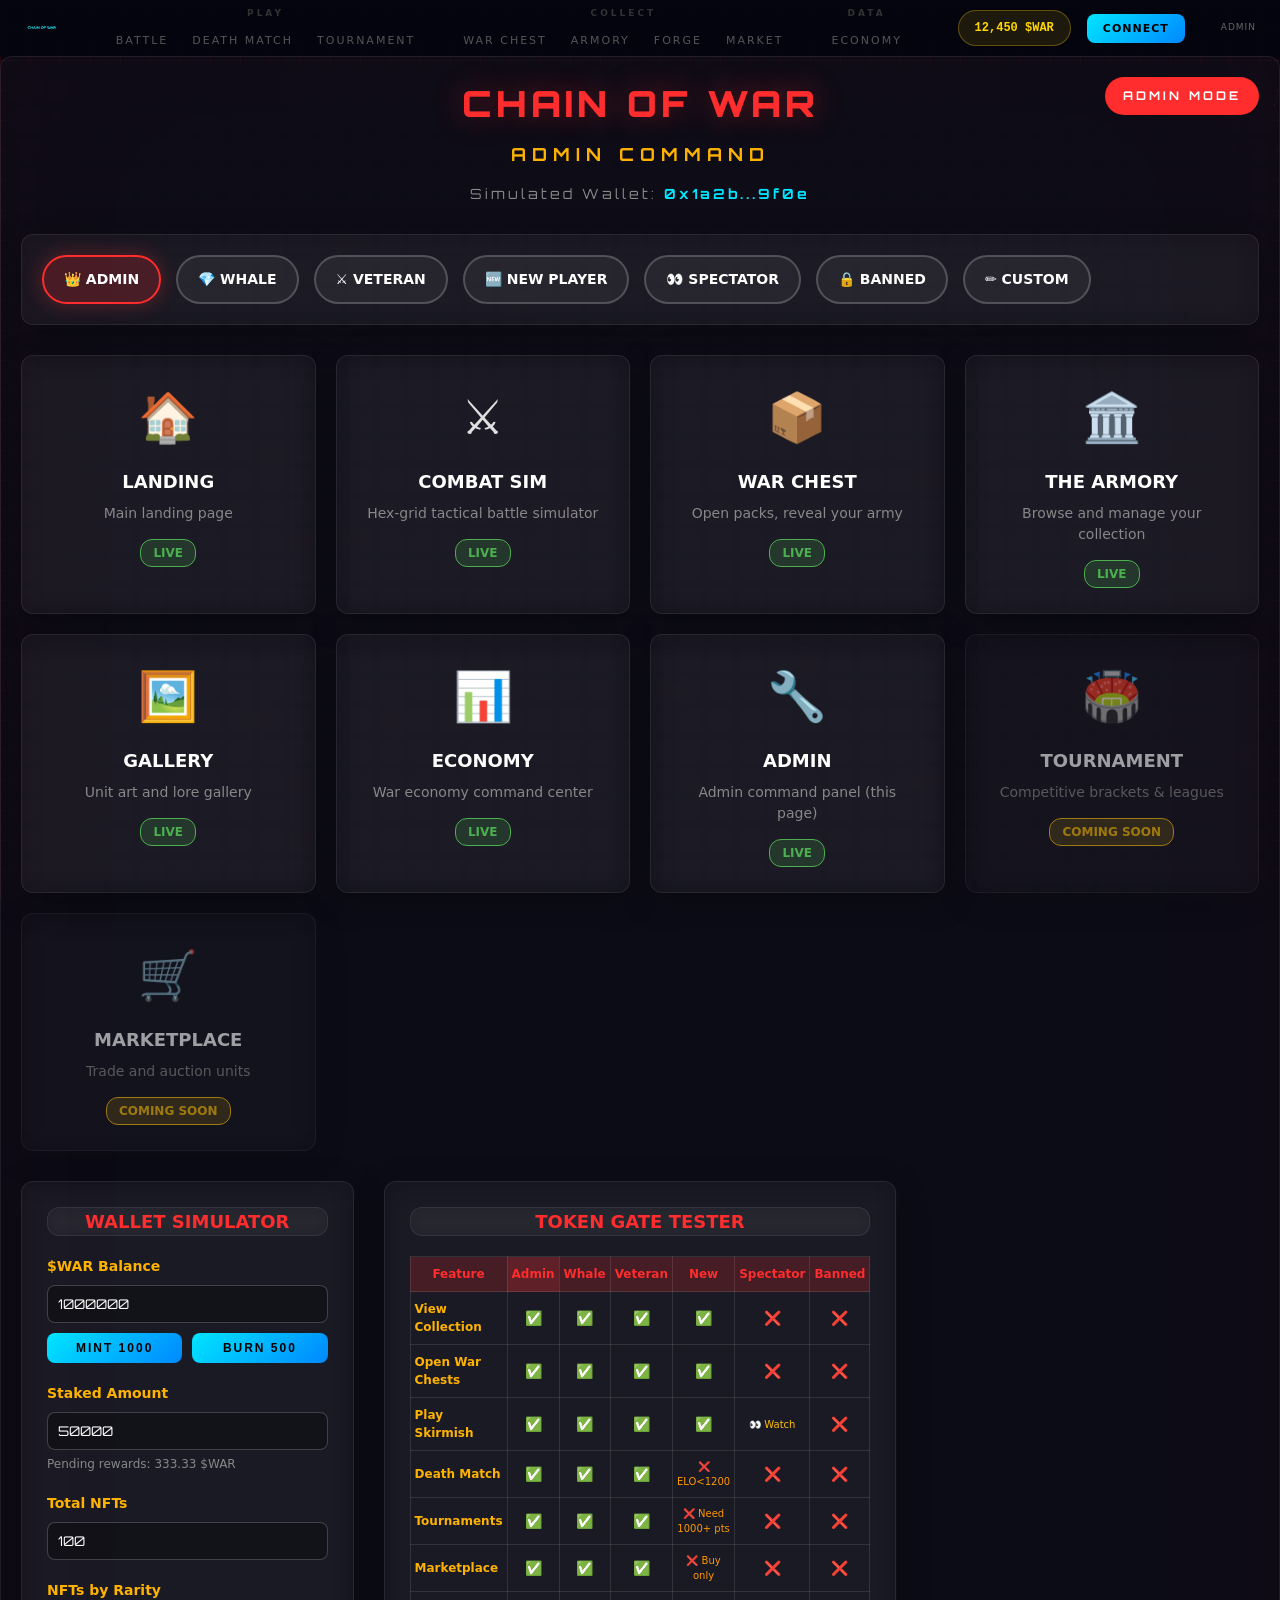
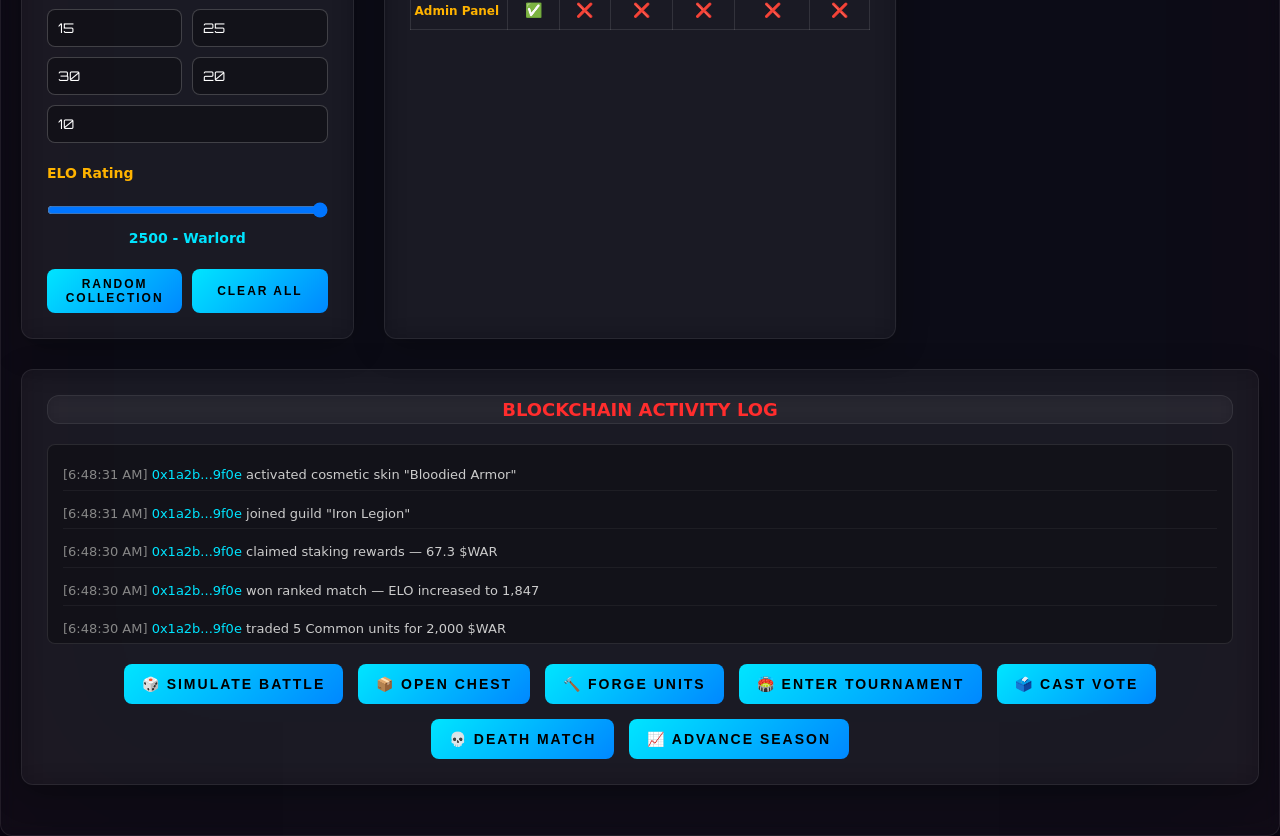
==== commit 548572b0: "polish: unified visual standards across all 6 legacy pages — Orbitron fonts, glass morphism, stat co" ====
--- a/admin.html
+++ b/admin.html
@@ -6,6 +6,52 @@
     <title>Chain of War - Admin Command</title>
     <style>
         @import url('https://fonts.googleapis.com/css2?family=Orbitron:wght@400;700;900&display=swap');
+
+/* SHARED VISUAL STANDARDS */
+/* BASE */
+body { background: #050510 !important; box-shadow: inset 0 0 200px rgba(255,0,0,0.03); }
+
+/* TYPOGRAPHY */
+h1, h2, h3, .title, .header { font-family: 'Orbitron', system-ui, sans-serif !important; letter-spacing: 3px; }
+
+/* PANELS - glass morphism */
+.panel, .card, section, .container, .sidebar, [class*="panel"], [class*="card"], [class*="section"] {
+    background: rgba(255,255,255,0.03) !important;
+    border: 1px solid rgba(255,255,255,0.08) !important;
+    backdrop-filter: blur(8px);
+    border-radius: 12px !important;
+}
+
+/* STAT COLORS */
+.stat-war, [data-stat="war"] { color: #B87333 !important; }
+.stat-res, [data-stat="res"] { color: #708090 !important; }
+.stat-vel, [data-stat="vel"] { color: #00E5FF !important; }
+.stat-acc, [data-stat="acc"] { color: #FFB300 !important; }
+.stat-dis, [data-stat="dis"] { color: #7B1FA2 !important; }
+.stat-ins, [data-stat="ins"] { color: #00C853 !important; }
+
+/* BUTTONS */
+button, .btn, [class*="btn"], input[type="submit"] {
+    background: linear-gradient(135deg, #00E5FF, #0088FF) !important;
+    color: #000 !important;
+    border: none !important;
+    border-radius: 8px !important;
+    letter-spacing: 2px;
+    text-transform: uppercase;
+    font-weight: 600;
+    cursor: pointer;
+    transition: all 0.2s ease !important;
+}
+button:hover, .btn:hover { box-shadow: 0 0 20px rgba(0,229,255,0.4) !important; transform: translateY(-1px); }
+
+/* INTERACTIVE */
+* { transition: color 0.2s, border-color 0.2s, box-shadow 0.2s, opacity 0.2s; }
+
+/* ADMIN SPECIFIC ANIMATIONS */
+@keyframes admin-pulse { 
+    0%,100% { opacity: 1; } 
+    50% { opacity: 0.7; } 
+}
         
         * {
             margin: 0;
@@ -74,8 +120,8 @@
         .main-title {
             font-size: 36px;
             font-weight: 900;
-            color: #00E5FF;
-            text-shadow: 0 0 20px #00E5FF, 0 0 40px #00E5FF;
+            color: #FF2D2D;
+            text-shadow: 0 0 30px rgba(255,45,45,0.4);
             margin-bottom: 10px;
             letter-spacing: 4px;
         }
@@ -97,7 +143,7 @@
             border-radius: 20px;
             font-size: 12px;
             font-weight: 700;
-            animation: pulse 2s infinite;
+            animation: admin-pulse 2s infinite;
             border: 2px solid rgba(255, 45, 45, 0.5);
         }
 
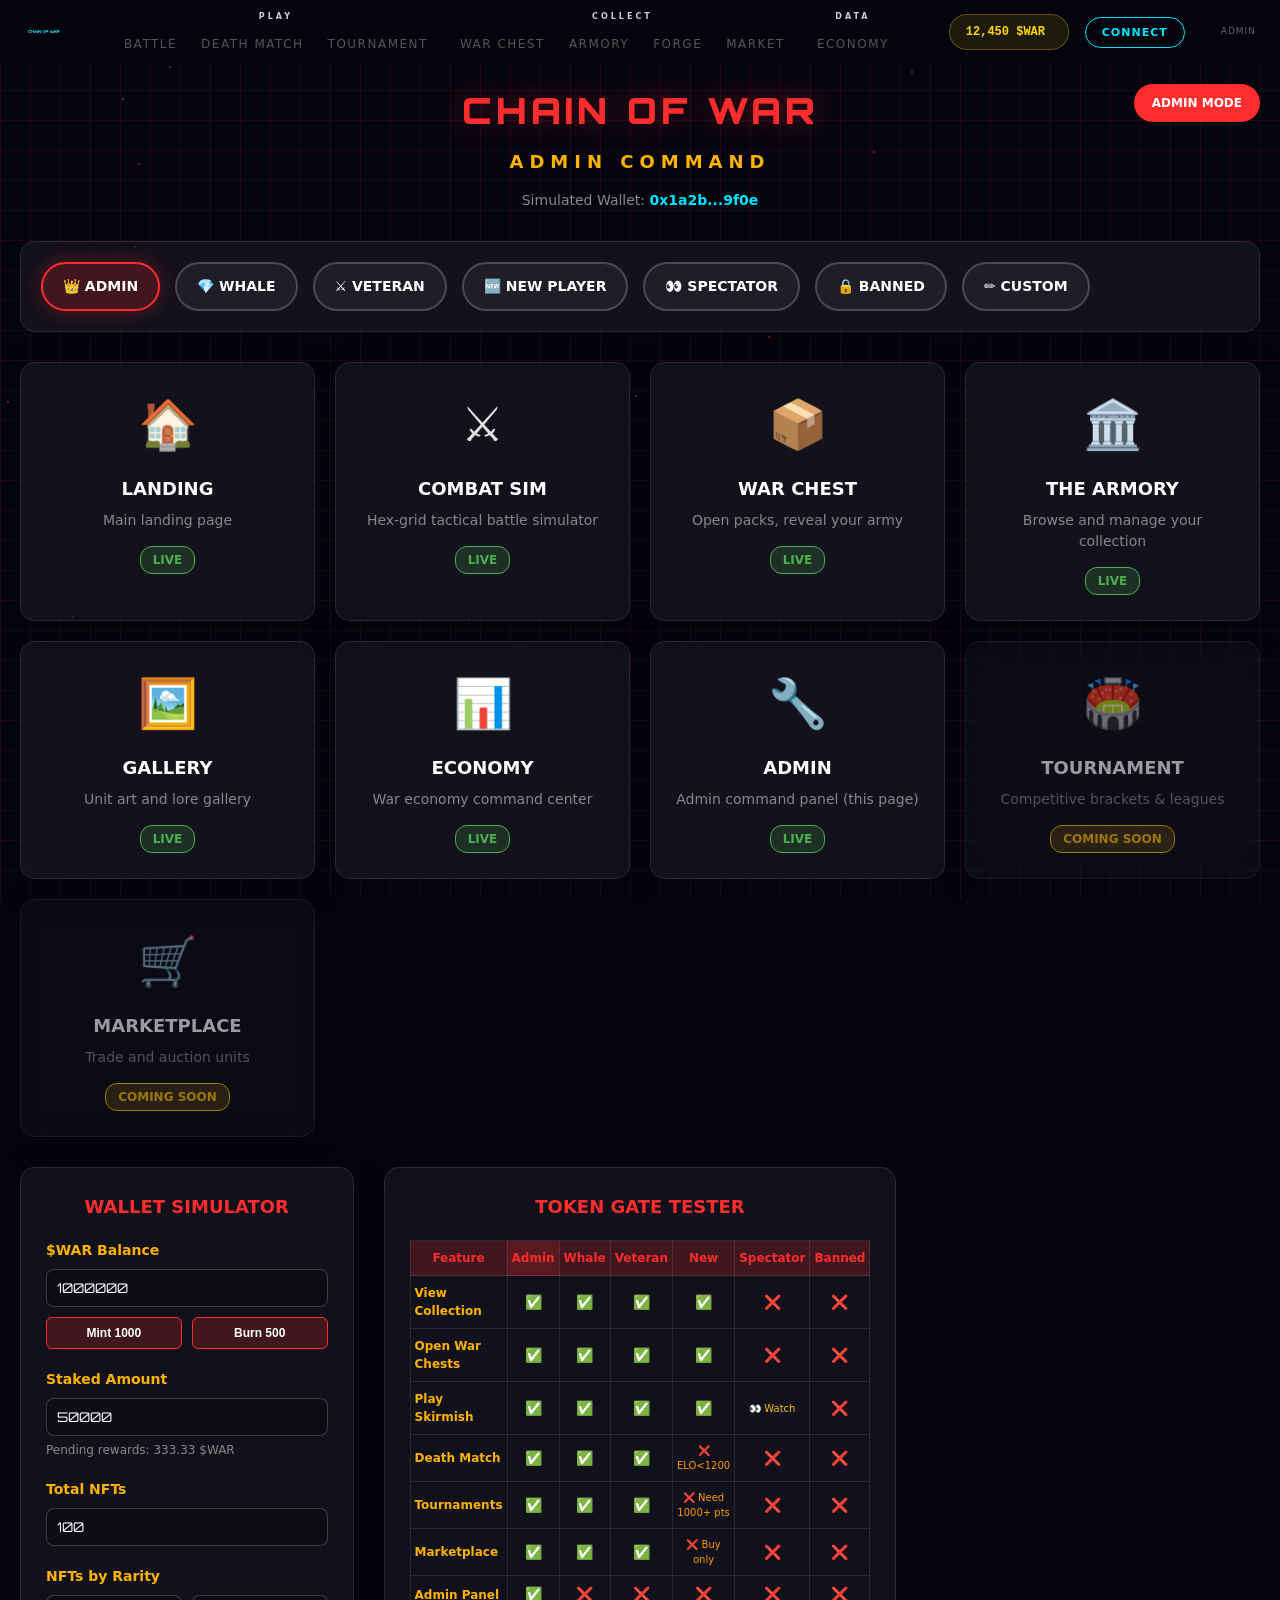
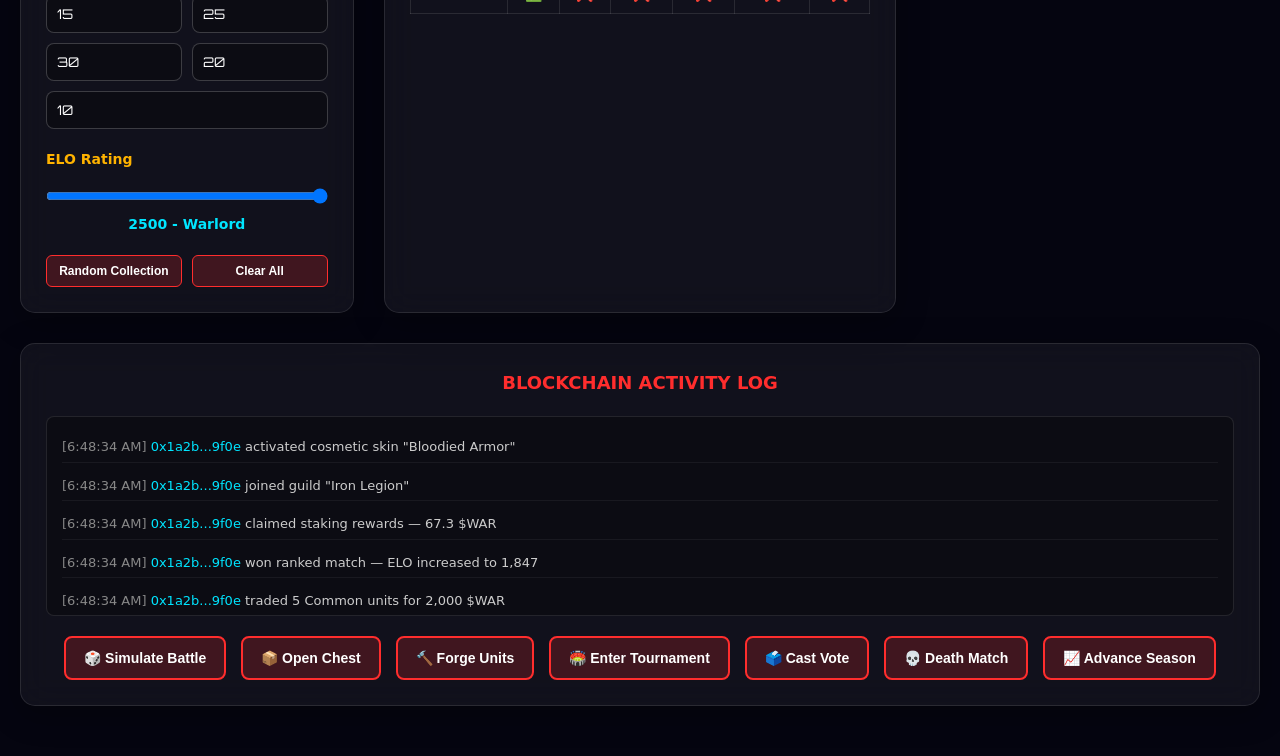
==== commit c81b5c8a: "fix: remove destructive !important CSS, restore card grids, fix nav spacing, fix gallery title" ====
--- a/admin.html
+++ b/admin.html
@@ -5,53 +5,12 @@
     <meta name="viewport" content="width=device-width, initial-scale=1.0">
     <title>Chain of War - Admin Command</title>
     <style>
-        @import url('https://fonts.googleapis.com/css2?family=Orbitron:wght@400;700;900&display=swap');
-
-/* SHARED VISUAL STANDARDS */
-/* BASE */
-body { background: #050510 !important; box-shadow: inset 0 0 200px rgba(255,0,0,0.03); }
-
-/* TYPOGRAPHY */
-h1, h2, h3, .title, .header { font-family: 'Orbitron', system-ui, sans-serif !important; letter-spacing: 3px; }
-
-/* PANELS - glass morphism */
-.panel, .card, section, .container, .sidebar, [class*="panel"], [class*="card"], [class*="section"] {
-    background: rgba(255,255,255,0.03) !important;
-    border: 1px solid rgba(255,255,255,0.08) !important;
-    backdrop-filter: blur(8px);
-    border-radius: 12px !important;
-}
-
-/* STAT COLORS */
-.stat-war, [data-stat="war"] { color: #B87333 !important; }
-.stat-res, [data-stat="res"] { color: #708090 !important; }
-.stat-vel, [data-stat="vel"] { color: #00E5FF !important; }
-.stat-acc, [data-stat="acc"] { color: #FFB300 !important; }
-.stat-dis, [data-stat="dis"] { color: #7B1FA2 !important; }
-.stat-ins, [data-stat="ins"] { color: #00C853 !important; }
-
-/* BUTTONS */
-button, .btn, [class*="btn"], input[type="submit"] {
-    background: linear-gradient(135deg, #00E5FF, #0088FF) !important;
-    color: #000 !important;
-    border: none !important;
-    border-radius: 8px !important;
-    letter-spacing: 2px;
-    text-transform: uppercase;
-    font-weight: 600;
-    cursor: pointer;
-    transition: all 0.2s ease !important;
-}
-button:hover, .btn:hover { box-shadow: 0 0 20px rgba(0,229,255,0.4) !important; transform: translateY(-1px); }
-
-/* INTERACTIVE */
-* { transition: color 0.2s, border-color 0.2s, box-shadow 0.2s, opacity 0.2s; }
-
-/* ADMIN SPECIFIC ANIMATIONS */
-@keyframes admin-pulse { 
-    0%,100% { opacity: 1; } 
-    50% { opacity: 0.7; } 
-}
+        @import url('https://fonts.googleapis.com/css2?family=Orbitron:wght@400;600;700&display=swap');
+        @import url('https://fonts.googleapis.com/css2?family=JetBrains+Mono:wght@400;500&display=swap');
+
+        /* COW Visual Standards - non-destructive */
+        body { background: #050510; color: #e0e0e0; font-family: system-ui, sans-serif; }
+        h1, h2, h3 { font-family: 'Orbitron', system-ui, sans-serif; letter-spacing: 3px; }
         
         * {
             margin: 0;
